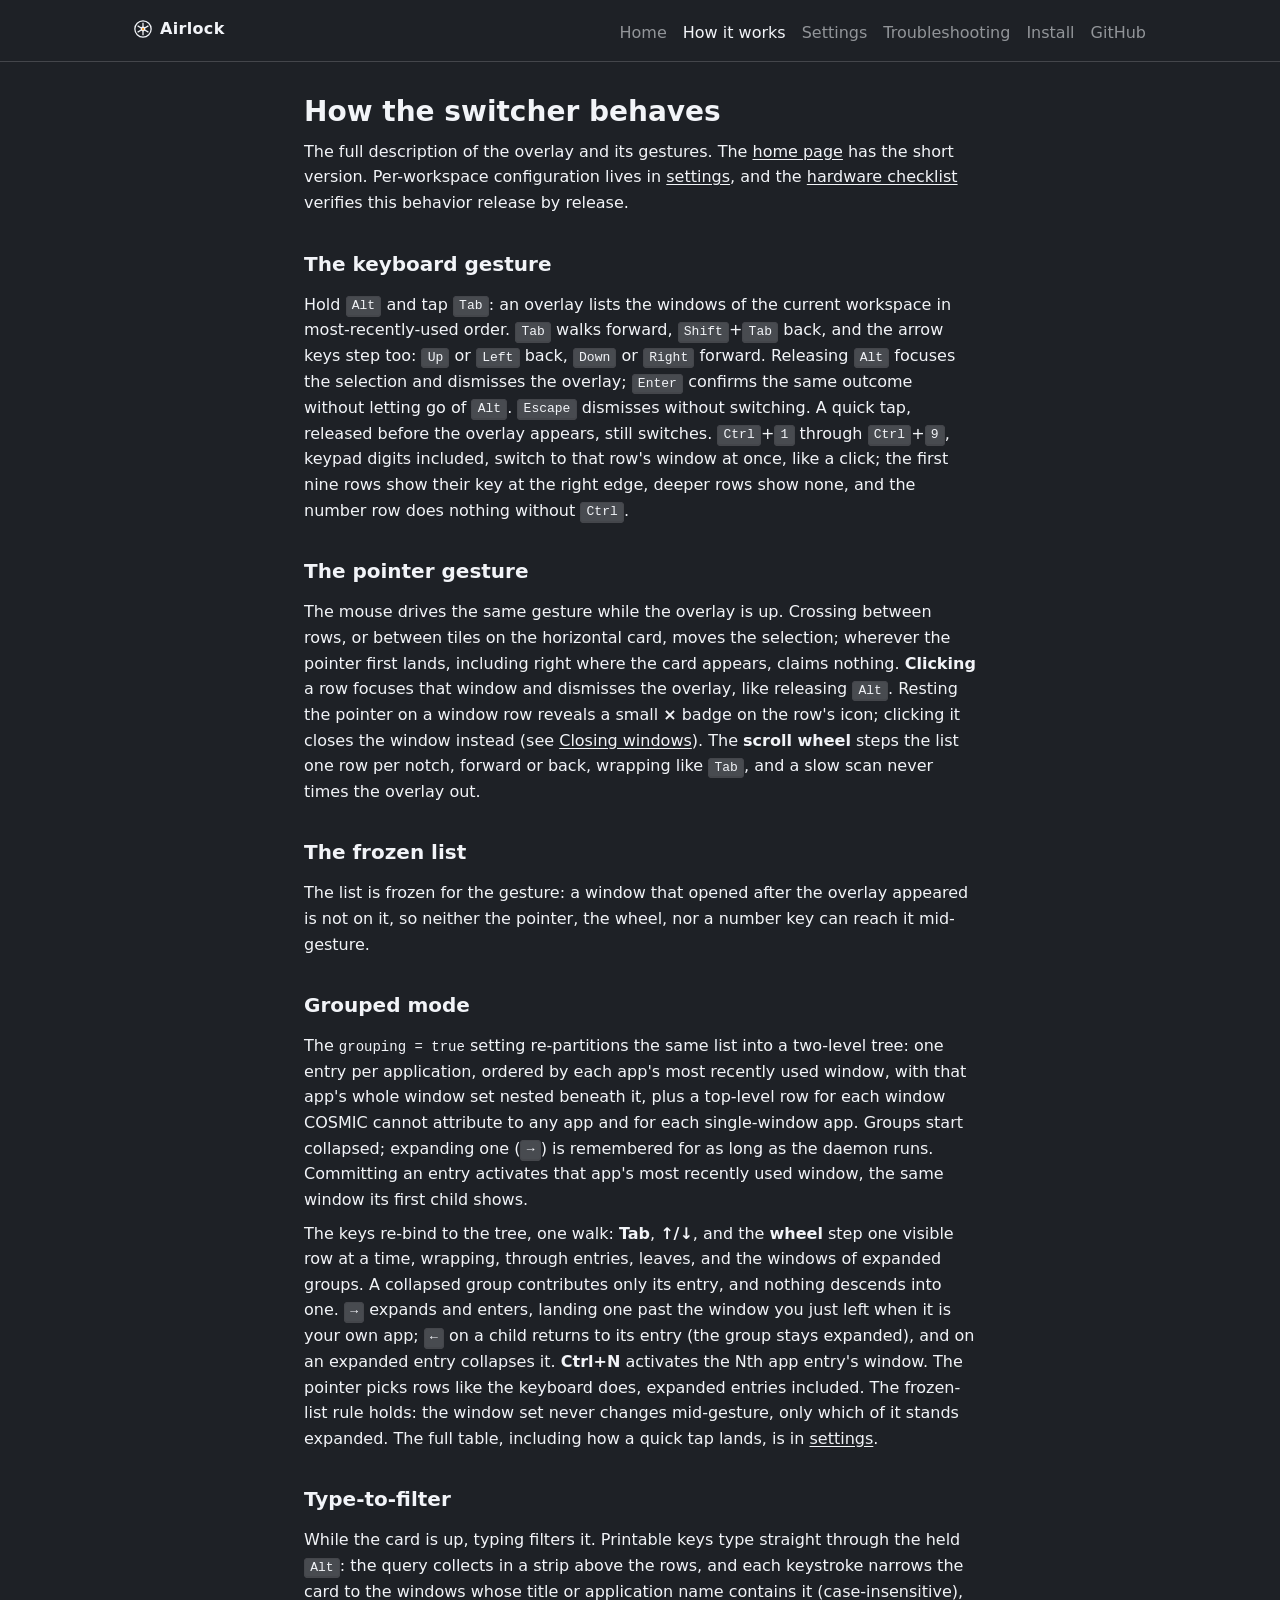
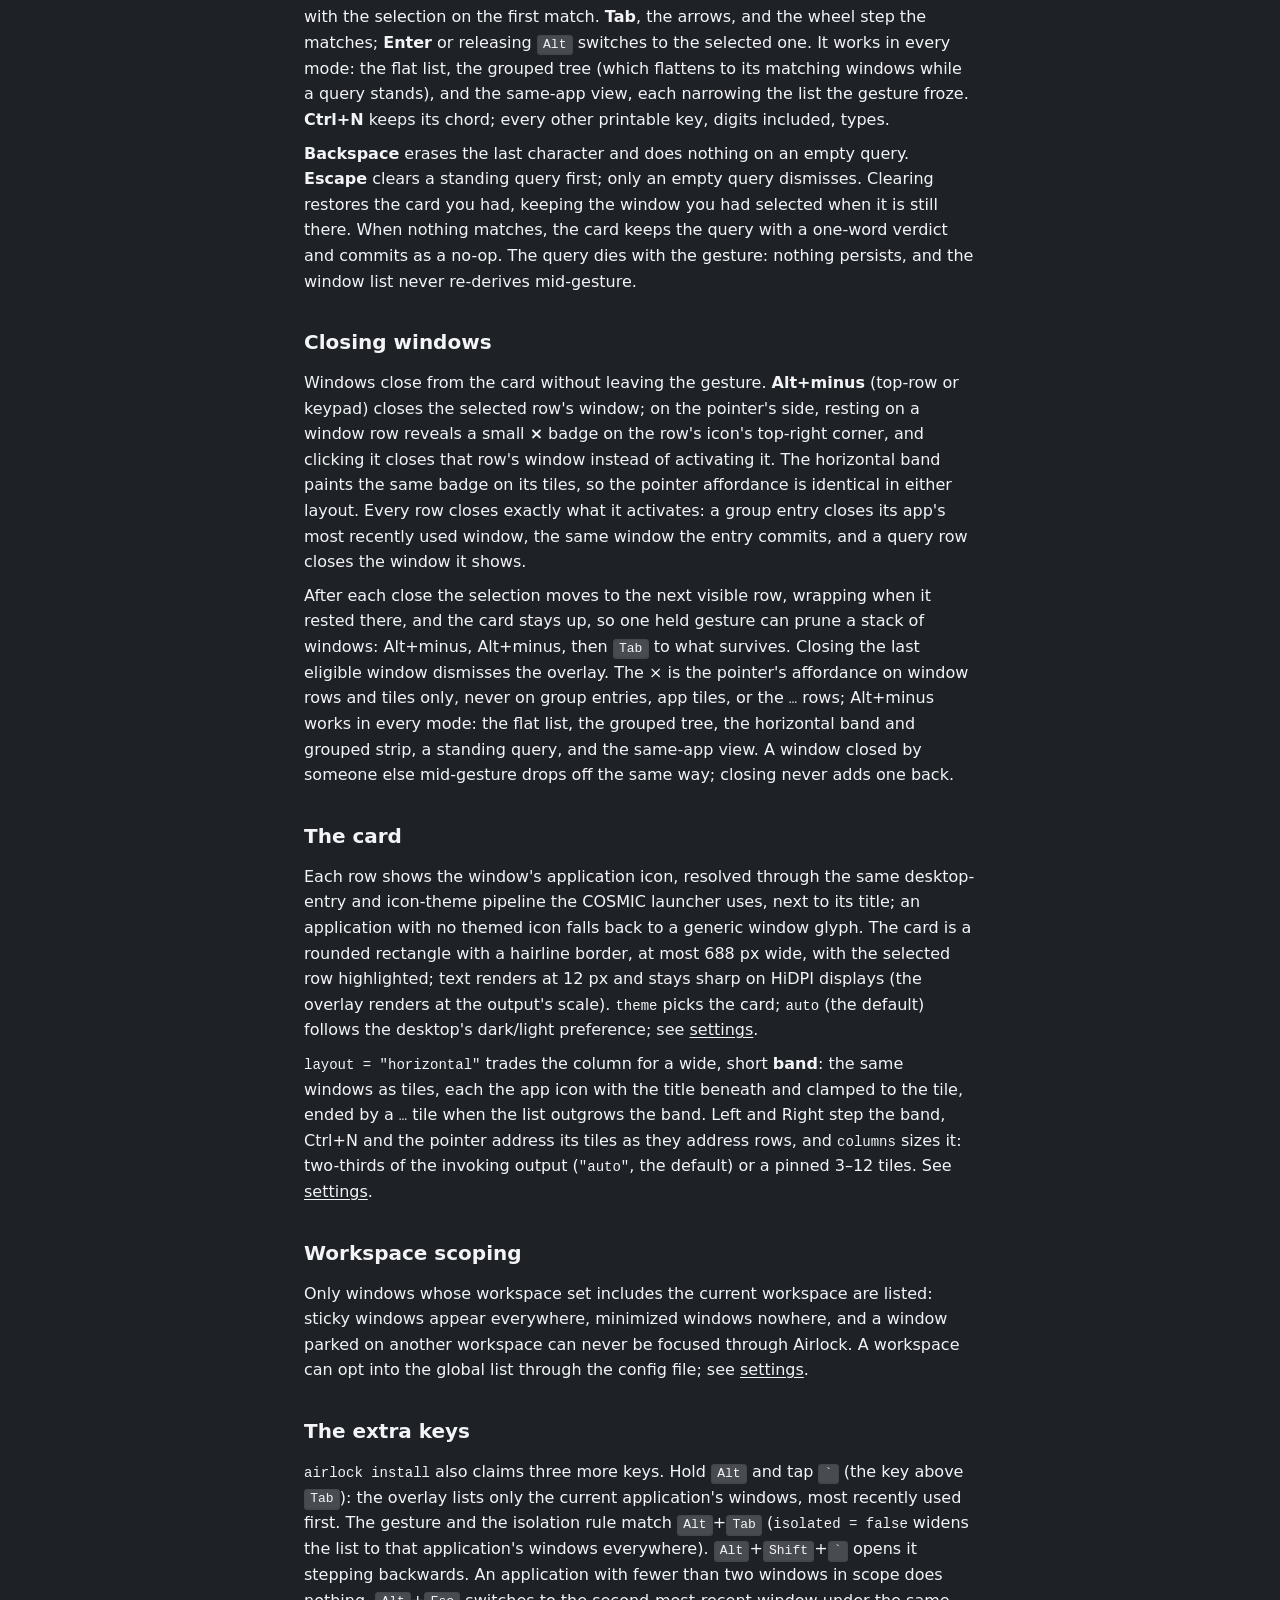
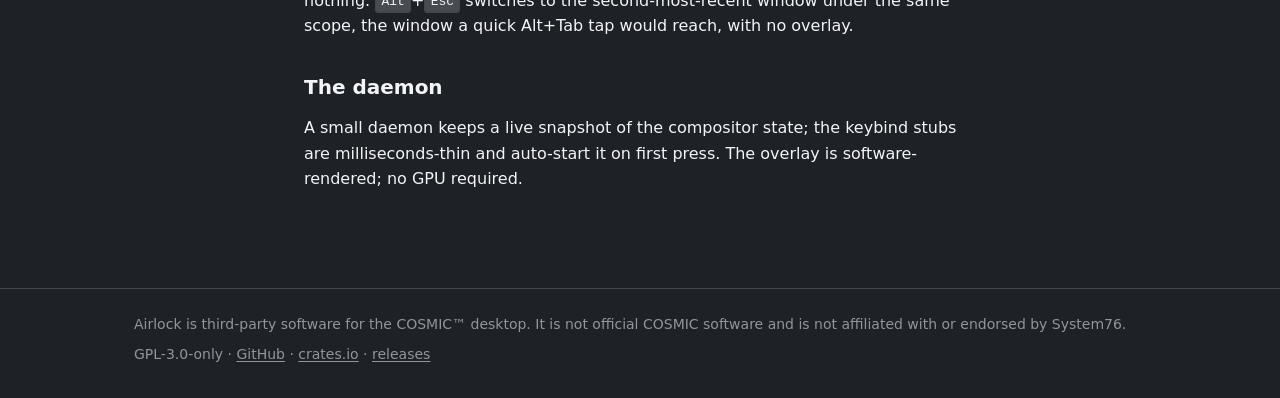
==== site/how-it-works.html @ 46aeddb6 "feat: the marks quieted — bare digits, pips below the name, the caret inline, the × on the icon The " ====
<!DOCTYPE html>
<html lang="en">
<head>
<meta charset="utf-8">
<meta name="viewport" content="width=device-width, initial-scale=1">
<meta name="theme-color" content="#1E2126">
<title>How the switcher behaves · Airlock</title>
<meta name="description" content="The full-fidelity description of Airlock's overlay and its gestures: the keyboard gesture, the pointer gesture, the frozen list, the card, workspace scoping, the extra keys, and the daemon.">
<link rel="icon" href="assets/favicon.svg" type="image/svg+xml">
<link rel="stylesheet" href="assets/style.css">
</head>
<body>
<header>
  <div class="wrap">
    <a class="brand" href="index.html"><img src="assets/favicon.svg" width="18" height="18" alt="">Airlock</a>
    <nav>
      <a href="index.html">Home</a>
      <a href="how-it-works.html" aria-current="page">How it works</a>
      <a href="settings.html">Settings</a>
      <a href="troubleshooting.html">Troubleshooting</a>
      <a href="index.html#install">Install</a>
      <a href="https://github.com/l1br3-io/cosmic-ext-airlock">GitHub</a>
    </nav>
  </div>
</header>
<main>
  <div class="wrap">
    <h1>How the switcher behaves</h1>
    <p>The full description of the overlay and its gestures. The
    <a href="index.html">home page</a> has the short version. Per-workspace
    configuration lives in
    <a href="settings.html">settings</a>, and the
    <a href="https://github.com/l1br3-io/cosmic-ext-airlock/blob/main/docs/hardware-checklist.md">hardware
    checklist</a> verifies this behavior release by release.</p>

    <section id="the-keyboard-gesture">
      <h2>The keyboard gesture</h2>
      <p>Hold <kbd>Alt</kbd> and tap <kbd>Tab</kbd>: an overlay lists the
      windows of the current workspace in most-recently-used order.
      <kbd>Tab</kbd> walks forward, <kbd>Shift</kbd>+<kbd>Tab</kbd> back,
      and the arrow keys step too: <kbd>Up</kbd> or <kbd>Left</kbd>
      back, <kbd>Down</kbd> or <kbd>Right</kbd> forward. Releasing
      <kbd>Alt</kbd> focuses the selection and dismisses the overlay;
      <kbd>Enter</kbd> confirms the same outcome without letting go of
      <kbd>Alt</kbd>. <kbd>Escape</kbd> dismisses without switching. A quick
      tap, released before the overlay appears, still switches.
      <kbd>Ctrl</kbd>+<kbd>1</kbd> through <kbd>Ctrl</kbd>+<kbd>9</kbd>,
      keypad digits included, switch to that row's window at once, like a
      click; the first nine rows show their key at the right edge, deeper
      rows show none, and the number row does nothing without
      <kbd>Ctrl</kbd>.</p>
    </section>

    <section id="the-pointer-gesture">
      <h2>The pointer gesture</h2>
      <p>The mouse drives the same gesture while the overlay is up. Crossing
      between rows, or between tiles on the horizontal card, moves the
      selection; wherever the pointer first lands, including right where the
      card appears, claims nothing. <strong>Clicking</strong> a row focuses
      that window and dismisses the overlay, like releasing <kbd>Alt</kbd>.
      Resting the pointer on a window row reveals a small
      <strong>×</strong> badge on the row's icon; clicking it closes the
      window instead (see <a href="#closing-windows">Closing windows</a>). The
      <strong>scroll wheel</strong> steps the list one row per notch,
      forward or back, wrapping like <kbd>Tab</kbd>, and a slow scan never
      times the overlay out.</p>
    </section>

    <section id="the-frozen-list">
      <h2>The frozen list</h2>
      <p>The list is frozen for the gesture: a window that opened after the
      overlay appeared is not on it, so neither the pointer, the wheel, nor a
      number key can reach it mid-gesture.</p>
    </section>

    <section id="grouped-mode">
      <h2>Grouped mode</h2>
      <p>The <code>grouping = true</code> setting re-partitions the same
      list into a two-level tree: one entry per application, ordered by
      each app's most recently used window, with that app's whole window
      set nested beneath it, plus a top-level row for each window COSMIC
      cannot attribute to any app and for each single-window app. Groups
      start collapsed; expanding one (<kbd>→</kbd>) is remembered for as
      long as the daemon runs. Committing an entry activates that app's
      most recently used window, the same window its first child
      shows.</p>
      <p>The keys re-bind to the tree, one walk: <strong>Tab</strong>,
      <strong>↑/↓</strong>, and the <strong>wheel</strong> step one visible
      row at a time, wrapping, through entries, leaves, and the windows of
      expanded groups. A collapsed group contributes only its entry, and
      nothing descends into one. <strong><kbd>→</kbd></strong> expands and
      enters, landing one past the window you just left when it is your own
      app; <strong><kbd>←</kbd></strong> on a child returns to its entry
      (the group stays expanded), and on an expanded entry collapses it.
      <strong>Ctrl+N</strong> activates the Nth app entry's window. The
      pointer picks rows like the keyboard does, expanded entries
      included. The frozen-list rule holds: the window set never changes
      mid-gesture, only which of it stands expanded. The full table,
      including how a quick tap lands, is in
      <a href="settings.html#grouping">settings</a>.</p>
    </section>
    <section id="type-to-filter">
      <h2>Type-to-filter</h2>
      <p>While the card is up, typing filters it. Printable keys type
      straight through the held <kbd>Alt</kbd>: the query collects in a
      strip above the rows, and each keystroke narrows the card to the
      windows whose title or application name contains it
      (case-insensitive), with the selection on the first match.
      <strong>Tab</strong>, the arrows, and the wheel step the matches;
      <strong>Enter</strong> or releasing <kbd>Alt</kbd> switches to the
      selected one. It works in every mode: the flat list, the grouped
      tree (which flattens to its matching windows while a query
      stands), and the same-app view, each narrowing the list the
      gesture froze. <strong>Ctrl+N</strong> keeps its chord; every other
      printable key, digits included, types.</p>
      <p><strong>Backspace</strong> erases the last character and does
      nothing on an empty query. <strong>Escape</strong> clears a standing
      query first; only an empty query dismisses. Clearing restores the
      card you had, keeping the window you had selected when it is still
      there. When nothing matches, the card keeps the query with a one-word
      verdict and commits as a no-op. The query dies with the gesture:
      nothing persists, and the window list never re-derives mid-gesture.</p>
    </section>
    <section id="closing-windows">
      <h2>Closing windows</h2>
      <p>Windows close from the card without leaving the gesture.
      <strong>Alt+minus</strong> (top-row or keypad) closes the selected
      row's window; on the pointer's side, resting on a window row reveals
      a small <strong>×</strong> badge on the row's icon's top-right
      corner, and clicking it closes that row's window instead of
      activating it. The horizontal band paints the same badge on its
      tiles, so the pointer affordance is identical in either layout.
      Every row closes exactly what it activates: a group entry closes its
      app's most recently used window, the same window the entry commits,
      and a query row closes the window it shows.</p>
      <p>After each close the selection moves to the next visible row,
      wrapping when it rested there, and the card stays up, so one held
      gesture can prune a stack of windows: Alt+minus, Alt+minus, then
      <kbd>Tab</kbd> to what survives. Closing the last eligible window
      dismisses the overlay. The × is the pointer's affordance on window
      rows and tiles only, never on group entries, app tiles, or the
      <code>…</code> rows; Alt+minus works in every mode: the flat list, the
      grouped tree, the horizontal band and grouped strip, a standing
      query, and the same-app view. A window
      closed by someone else mid-gesture drops off the same way; closing
      never adds one back.</p>
    </section>
    <section id="the-card">
      <h2>The card</h2>
      <p>Each row shows the window's application icon, resolved through the
      same desktop-entry and icon-theme pipeline the COSMIC launcher uses,
      next to its title; an application with no themed icon falls back to a
      generic window glyph. The card is a rounded rectangle with a hairline
      border, at most 688 px wide, with the selected row highlighted; text
      renders at 12 px and stays sharp on HiDPI displays (the overlay renders
      at the output's scale). <code>theme</code> picks the card;
      <code>auto</code> (the default) follows the desktop's dark/light
      preference; see
      <a href="settings.html#theme">settings</a>.</p>
      <p><code>layout = "horizontal"</code> trades the column for a wide,
      short <strong>band</strong>: the same windows as tiles, each the app
      icon with the title beneath and clamped to the tile, ended by a
      <code>…</code> tile when the list outgrows the band. Left and Right
      step the band, Ctrl+N and the pointer address its tiles as they
      address rows, and <code>columns</code> sizes it: two-thirds of the
      invoking output (<code>"auto"</code>, the default) or a pinned 3–12
      tiles. See <a href="settings.html#layout">settings</a>.</p>
    </section>

    <section id="workspace-scoping">
      <h2>Workspace scoping</h2>
      <p>Only windows whose workspace set includes the current workspace are
      listed: sticky windows appear everywhere, minimized windows nowhere, and
      a window parked on another workspace can never be focused through
      Airlock. A workspace can opt into the global list through the config
      file; see <a href="settings.html">settings</a>.</p>
    </section>

    <section id="the-extra-keys">
      <h2>The extra keys</h2>
      <p><code>airlock install</code> also claims three more keys. Hold
      <kbd>Alt</kbd> and tap <kbd>`</kbd> (the key above <kbd>Tab</kbd>):
      the overlay lists only the current application's windows, most recently
      used first. The gesture and the isolation rule match <kbd>Alt</kbd>+<kbd>Tab</kbd>
      (<code>isolated = false</code> widens the list to that application's
      windows everywhere).
      <kbd>Alt</kbd>+<kbd>Shift</kbd>+<kbd>`</kbd> opens it stepping
      backwards. An application with fewer than two windows in scope does
      nothing. <kbd>Alt</kbd>+<kbd>Esc</kbd> switches to the second-most-recent
      window under the same scope, the window a quick Alt+Tab tap would
      reach, with no overlay.</p>
    </section>

    <section id="the-daemon">
      <h2>The daemon</h2>
      <p>A small daemon keeps a live snapshot of the compositor state; the
      keybind stubs are milliseconds-thin and auto-start it on first press.
      The overlay is software-rendered; no GPU required.</p>
    </section>
  </div>
</main>
<footer>
  <div class="wrap">
    <p>Airlock is third-party software for the COSMIC™ desktop. It is not
    official COSMIC software and is not affiliated with or endorsed by
    System76.</p>
    <p>GPL-3.0-only ·
    <a href="https://github.com/l1br3-io/cosmic-ext-airlock">GitHub</a> ·
    <a href="https://crates.io/crates/cosmic-ext-airlock">crates.io</a> ·
    <a href="https://github.com/l1br3-io/cosmic-ext-airlock/releases">releases</a></p>
  </div>
</footer>
</body>
</html>
---- site/assets/style.css ----
/* Airlock site — one stylesheet, dark theme default.

   The tokens come from the product, never from a palette invented for
   the site: background and text are the overlay card's own colors,
   copied from src/ui.rs (Palette::dark); selected-bg, border, and muted
   are the card's derived blends — the text at 20% / 18% / 55% over the
   card, computed by the same integer math as the renderer's blend_over.
   The one addition is --hub, the app icon's amber, spent only on
   "current workspace". Spacing steps the card's 4/8 grid; hairline
   borders are the only separation, exactly as on the overlay; the
   selection band is the one fill (it hovers links the way it highlights
   rows).

   The landing page borrows the card's own grammar for its first screen:
   one 12 px frame, one inner hairline between the claim and the render,
   and the same face the overlay paints — the desktop's interface font
   (system-ui here), never a downloaded family. */

:root {
  --background: #1E2126;   /* COLOR_BACKGROUND — the card, alpha dropped: a page, not a wallpaper */
  --text: #F2F4F8;         /* COLOR_TEXT */
  --selected-bg: #484B50;  /* COLOR_SELECTED_BG — text at 20% over the card */
  --border: #44464B;       /* COLOR_BORDER — text at 18% over the card */
  --muted: #929599;        /* the row-hint color — text at 55% over the card */
  --hub: #FA9218;          /* the app icon's hub — the page's one accent, only ever "you are here" */
  --radius: 12px;          /* RADIUS — the card's corner rounding */
  --mono: ui-monospace, "Cascadia Mono", Menlo, Consolas, "Liberation Mono", monospace;
  color-scheme: dark;      /* the site is the dark card; native controls follow */
}

* { box-sizing: border-box; }

/* The selection band is the one fill, here too: selected text highlights
   the way a selected row does. */

::selection { background: var(--selected-bg); }

:focus-visible {
  outline: 2px solid var(--muted);
  outline-offset: 2px;
}

body {
  margin: 0;
  background: var(--background);
  color: var(--text);
  font: 16px/1.6 system-ui, -apple-system, "Segoe UI", Roboto, "Helvetica Neue", Arial, sans-serif;
}

.wrap { max-width: 720px; margin: 0 auto; padding: 0 24px; }

/* The landing page runs wider: the hero is two cells, and the sections
   are a heading column beside their text. Subpages keep the one-column
   reading measure. */

.home .wrap { max-width: 1060px; }

/* The chrome runs the landing page's width everywhere, so the header
   and footer do not jump when you move between the landing page and a
   docs page. The docs pages' own main still holds 720. */

body > header .wrap,
body > footer .wrap { max-width: 1060px; }

/* Header and footer take the card's hairline treatment: the border is
   the only separation, no shadows, no fades. */

body > header { border-bottom: 1px solid var(--border); }

body > header .wrap {
  display: flex;
  flex-wrap: wrap;
  gap: 8px 24px;
  align-items: baseline;
  justify-content: space-between;
  padding: 16px 24px;
}

.brand {
  margin: 0;
  font-weight: 600;
  letter-spacing: 0.02em;
  display: flex;
  align-items: center;
  gap: 8px;
  color: var(--text);
  text-decoration: none;
}

.brand img { flex: none; }

body > header nav { display: flex; flex-wrap: wrap; gap: 4px 16px; }

main .wrap { padding-top: 32px; padding-bottom: 48px; }

body > footer { border-top: 1px solid var(--border); margin-top: 48px; }

body > footer .wrap { padding: 24px; color: var(--muted); font-size: 0.875rem; }

body > footer p { margin: 0 0 8px; }

/* Content links underline, the way the card's hints sit in a row; the
   nav is chrome, so it stays quiet until hovered — the selection band
   fills on hover exactly as it fills the selected row. */

a {
  color: inherit;
  text-decoration: underline;
  text-underline-offset: 2px;
}

a:hover { background: var(--selected-bg); }

body > header nav a {
  text-decoration: none;
  color: var(--muted);
}

body > header nav a:hover,
body > footer a:hover,
.muted a:hover { color: var(--text); }

body > header nav a[aria-current="page"] { color: var(--text); }

/* The landing page's first screen is the card, at page scale: one 12 px
   frame around the claim, the commands, and the real render, divided by
   one inner hairline. The command block keeps the selection band as the
   page's only fill. */

.hero {
  margin-top: 16px;
  border: 1px solid var(--border);
  border-radius: var(--radius);
  overflow: clip;
}

.hero-copy { padding: 32px 24px; }

.gesture { margin: 0; color: var(--muted); font-size: 1rem; }

.hero .gesture kbd { font-size: 1rem; padding: 0.16em 0.5em; }

.hero h1 {
  font-size: clamp(2rem, 3vw, 2.5rem);
  line-height: 1.1;
  letter-spacing: -0.02em;
  margin: 16px 0 12px;
  max-width: 20ch;
}

h1, h2 { text-wrap: balance; }

/* The lede sits at the reading measure; it is the agreed one-liner, so
   the line breaks do the emphasis, not a colored word. */

.lede { font-size: 1.0625rem; line-height: 1.65; max-width: 46ch; margin: 0; }

.quick-install { margin-top: 28px; }

.quick-install pre { margin: 0; }

.fine { margin: 12px 0 0; max-width: 52ch; color: var(--muted); font-size: 0.875rem; }

.hero-card {
  margin: 0;
  padding: 32px 24px;
  border-top: 1px solid var(--border);
  display: flex;
  flex-direction: column;
  align-items: center;
  justify-content: center;
  gap: 16px;
}

.hero-card img { width: 100%; max-width: 420px; height: auto; }

.hero-card figcaption {
  display: flex;
  align-items: flex-start;
  gap: 10px;
  max-width: 42ch;
  color: var(--muted);
  font-size: 0.875rem;
  line-height: 1.55;
}

/* The favicon's hub, at its one job: marking the workspace the card is
   showing. It is the only color on the page that is not a grey. */

.hub {
  flex: none;
  width: 8px;
  height: 8px;
  margin-top: 0.5em;
  border-radius: 50%;
  background: var(--hub);
}

@media (min-width: 900px) {
  .hero { display: grid; grid-template-columns: 1.1fr 0.9fr; }
  .hero-copy {
    padding: 48px 40px 48px 48px;
    border-right: 1px solid var(--border);
    display: flex;
    flex-direction: column;
    justify-content: center;
  }
  .hero-card { border-top: 0; padding: 40px 32px; }
}

/* The narrowest phones cannot fit the compound at 32 px; dropping one
   step lets "Workspace-isolated" break only at its hyphen, never
   mid-word. */

@media (max-width: 380px) {
  .hero-copy { padding: 24px 20px; }
  .hero h1 { font-size: 1.625rem; }
  /* The two commands are the point of the page; let the band run to the
     frame's edges and step the type down rather than clip a command. */
  .quick-install { margin-left: -20px; margin-right: -20px; }
  .quick-install pre {
    border-radius: 0;
    border-left: 0;
    border-right: 0;
    padding: 12px 14px;
  }
  .quick-install pre code { font-size: 0.75rem; }
}

/* Sections read as rows of the same card: a heading column beside the
   text, one hairline above each section. Prose holds a reading measure;
   the tables are allowed the full column. */

.row-section {
  margin-top: 56px;
  padding-top: 24px;
  border-top: 1px solid var(--border);
}

.row-section > h2 {
  font-size: 1.5rem;
  letter-spacing: -0.01em;
  margin: 0 0 16px;
}

.row-section > div { min-width: 0; }

.row-section > div > :first-child { margin-top: 0; }

.row-section p { max-width: 68ch; }

@media (min-width: 860px) {
  .row-section {
    display: grid;
    grid-template-columns: 190px minmax(0, 1fr);
    gap: 0 48px;
  }
  .row-section > h2 { margin: 0; }
}

/* A stack of terms and sentences — the Why and the extra features. The
   hairline between rows is the same separation the card uses, and the
   term is the row's title. */

.rows {
  margin-top: 20px;
  border-top: 1px solid var(--border);
}

.row { padding: 14px 0; }

.row + .row { border-top: 1px solid var(--border); }

.row h3 { margin: 0; font-size: 1rem; font-weight: 600; }

.row p { margin: 4px 0 0; }

/* Subpage titles take the hero's step down one: same face, no browser
   default margins. */

main h1 { font-size: 1.75rem; line-height: 1.3; margin: 0; }

section { margin-top: 32px; }

h2 { font-size: 1.25rem; margin: 0 0 12px; }

p, ul { margin: 8px 0 0; }

ul { padding-left: 24px; }

li { margin-top: 4px; }

/* Tables carry the hairline grid; headers sit in the row-hint color,
   the card's own secondary text. Figures use tabular numerals — the
   card's hint band aligns its digits, and so do the performance
   figures. A key table's first column holds one chord and never wraps
   mid-chip. */

table {
  border-collapse: collapse;
  width: 100%;
  margin: 12px 0 0;
  display: block;
  overflow-x: auto;
  scrollbar-color: var(--border) transparent;
  font-variant-numeric: tabular-nums;
}

th, td {
  border: 1px solid var(--border);
  padding: 8px 12px;
  text-align: left;
  vertical-align: top;
}

th { color: var(--muted); font-weight: 600; font-size: 0.875rem; }

table.keys td:first-child { white-space: nowrap; }

/* On a phone the key table stacks: the chord becomes the row's title,
   the action sits under it. Same two-line shape as an overlay row, and
   no column of two-word wraps. */

@media (max-width: 700px) {
  table.keys { display: block; overflow: visible; border: 0; margin-top: 16px; }
  table.keys thead { display: none; }
  table.keys tbody, table.keys tr, table.keys td { display: block; width: auto; }
  table.keys tr { border-top: 1px solid var(--border); padding: 10px 0; }
  table.keys tr:last-child { border-bottom: 1px solid var(--border); }
  table.keys td { border: 0; padding: 0; }
  table.keys td + td { margin-top: 2px; color: var(--muted); }
}

/* Code blocks are the selection band: the one fill the overlay spends. */

code { font-family: var(--mono); font-size: 0.875em; }

pre {
  background: var(--selected-bg);
  border: 1px solid var(--border);
  border-radius: var(--radius);
  padding: 12px 16px;
  overflow-x: auto;
  margin: 12px 0 0;
  scrollbar-color: var(--border) transparent;
}

pre code { font-size: 0.875rem; }

/* Keycaps: the row-hint keycaps — mono, the selection band behind, the
   hairline around, a deeper bottom edge for the cap's depth. */

kbd {
  font-family: var(--mono);
  font-size: 0.8125rem;
  color: var(--text);
  background: var(--selected-bg);
  border: 1px solid var(--border);
  border-bottom-width: 2px;
  border-radius: 4px;
  padding: 0.1em 0.4em;
  white-space: nowrap;
}

.muted { color: var(--muted); }
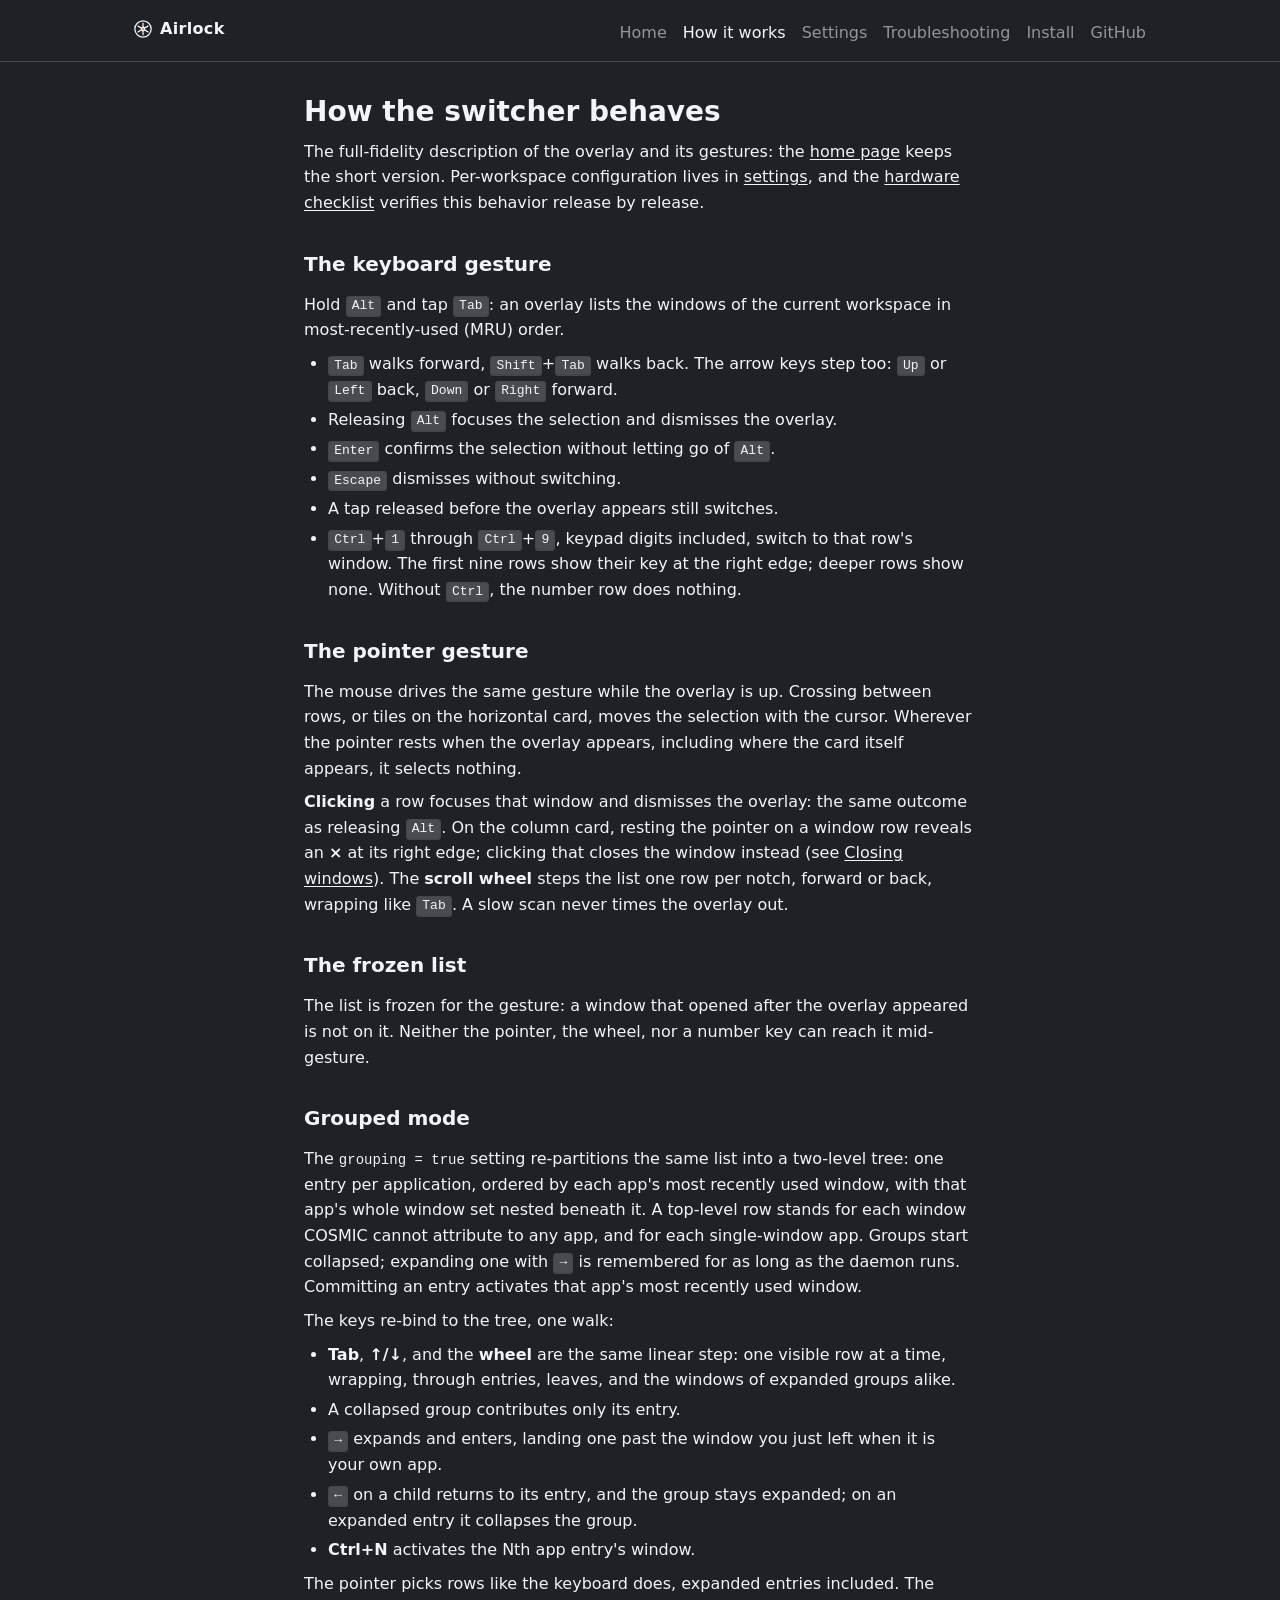
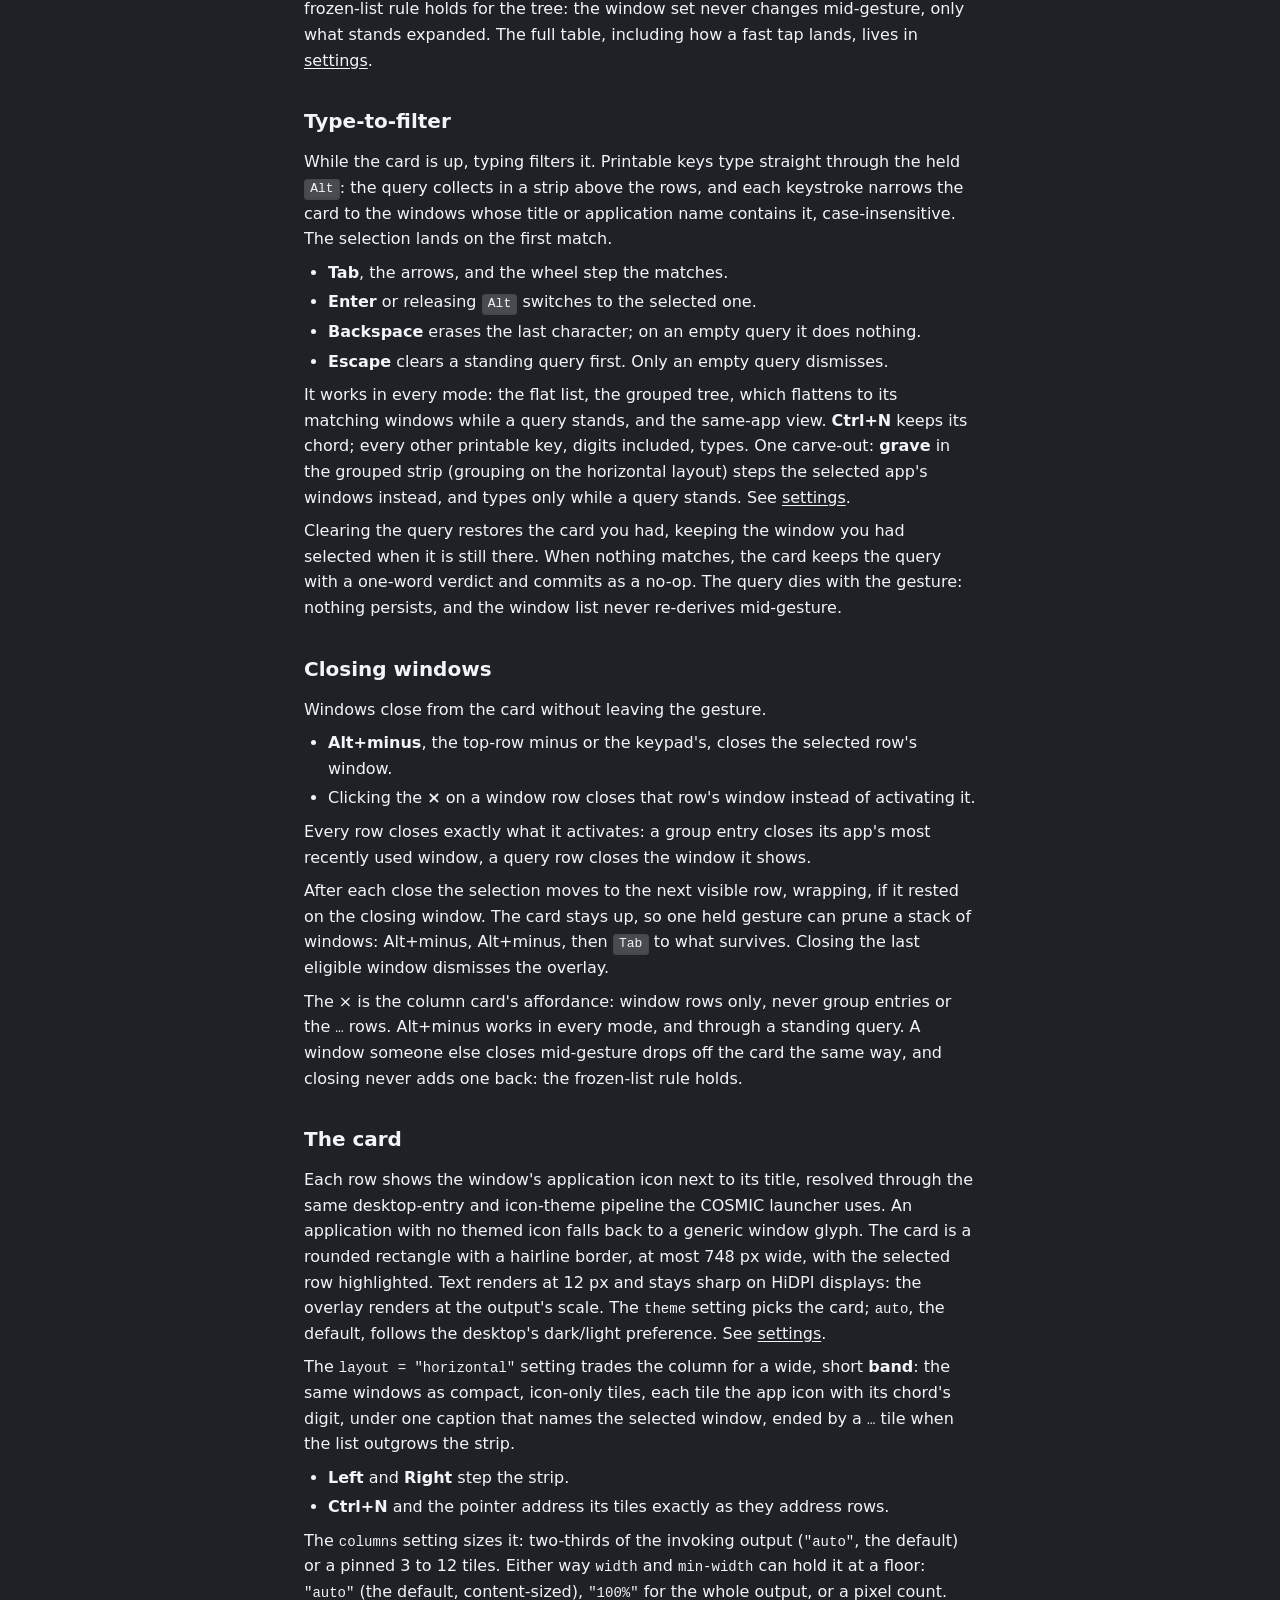
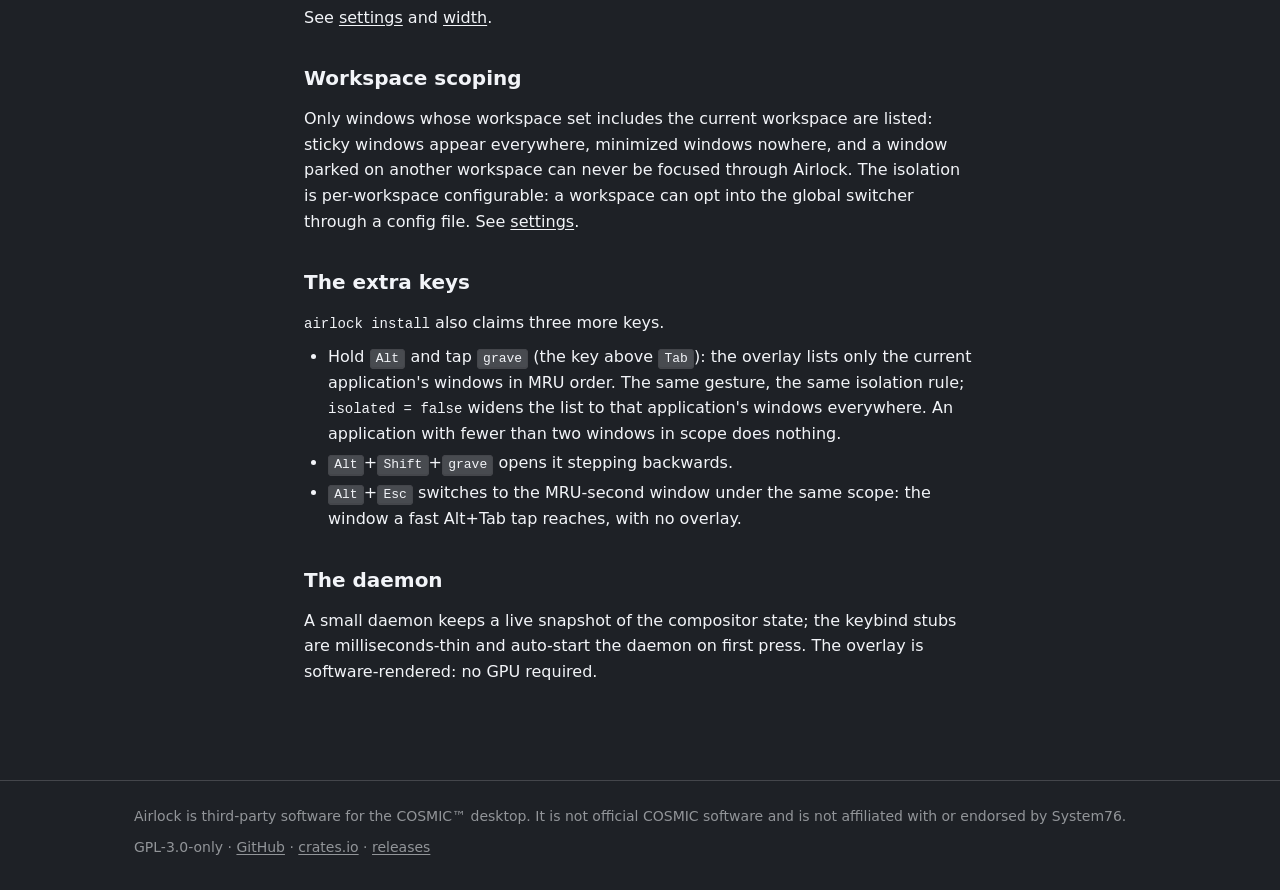
==== commit 1b93d230: "feat: the card takes width and min-width — auto, percentages, pixels CSS-adjacent sizing for the swi" ====
--- a/site/how-it-works.html
+++ b/site/how-it-works.html
@@ -4,7 +4,7 @@
 <meta charset="utf-8">
 <meta name="viewport" content="width=device-width, initial-scale=1">
 <meta name="theme-color" content="#1E2126">
-<title>How the switcher behaves · Airlock</title>
+<title>How the switcher behaves — Airlock</title>
 <meta name="description" content="The full-fidelity description of Airlock's overlay and its gestures: the keyboard gesture, the pointer gesture, the frozen list, the card, workspace scoping, the extra keys, and the daemon.">
 <link rel="icon" href="assets/favicon.svg" type="image/svg+xml">
 <link rel="stylesheet" href="assets/style.css">
@@ -26,8 +26,8 @@
 <main>
   <div class="wrap">
     <h1>How the switcher behaves</h1>
-    <p>The full description of the overlay and its gestures. The
-    <a href="index.html">home page</a> has the short version. Per-workspace
+    <p>The full-fidelity description of the overlay and its gestures: the
+    <a href="index.html">home page</a> keeps the short version. Per-workspace
     configuration lives in
     <a href="settings.html">settings</a>, and the
     <a href="https://github.com/l1br3-io/cosmic-ext-airlock/blob/main/docs/hardware-checklist.md">hardware
@@ -36,40 +36,44 @@
     <section id="the-keyboard-gesture">
       <h2>The keyboard gesture</h2>
       <p>Hold <kbd>Alt</kbd> and tap <kbd>Tab</kbd>: an overlay lists the
-      windows of the current workspace in most-recently-used order.
-      <kbd>Tab</kbd> walks forward, <kbd>Shift</kbd>+<kbd>Tab</kbd> back,
-      and the arrow keys step too: <kbd>Up</kbd> or <kbd>Left</kbd>
-      back, <kbd>Down</kbd> or <kbd>Right</kbd> forward. Releasing
-      <kbd>Alt</kbd> focuses the selection and dismisses the overlay;
-      <kbd>Enter</kbd> confirms the same outcome without letting go of
-      <kbd>Alt</kbd>. <kbd>Escape</kbd> dismisses without switching. A quick
-      tap, released before the overlay appears, still switches.
-      <kbd>Ctrl</kbd>+<kbd>1</kbd> through <kbd>Ctrl</kbd>+<kbd>9</kbd>,
-      keypad digits included, switch to that row's window at once, like a
-      click; the first nine rows show their key at the right edge, deeper
-      rows show none, and the number row does nothing without
-      <kbd>Ctrl</kbd>.</p>
+      windows of the current workspace in most-recently-used (MRU) order.</p>
+      <ul>
+        <li><kbd>Tab</kbd> walks forward, <kbd>Shift</kbd>+<kbd>Tab</kbd>
+        walks back. The arrow keys step too: <kbd>Up</kbd> or
+        <kbd>Left</kbd> back, <kbd>Down</kbd> or <kbd>Right</kbd> forward.</li>
+        <li>Releasing <kbd>Alt</kbd> focuses the selection and dismisses the
+        overlay.</li>
+        <li><kbd>Enter</kbd> confirms the selection without letting go of
+        <kbd>Alt</kbd>.</li>
+        <li><kbd>Escape</kbd> dismisses without switching.</li>
+        <li>A tap released before the overlay appears still switches.</li>
+        <li><kbd>Ctrl</kbd>+<kbd>1</kbd> through <kbd>Ctrl</kbd>+<kbd>9</kbd>,
+        keypad digits included, switch to that row's window. The first nine
+        rows show their key at the right edge; deeper rows show none.
+        Without <kbd>Ctrl</kbd>, the number row does nothing.</li>
+      </ul>
     </section>
 
     <section id="the-pointer-gesture">
       <h2>The pointer gesture</h2>
       <p>The mouse drives the same gesture while the overlay is up. Crossing
-      between rows, or between tiles on the horizontal card, moves the
-      selection; wherever the pointer first lands, including right where the
-      card appears, claims nothing. <strong>Clicking</strong> a row focuses
-      that window and dismisses the overlay, like releasing <kbd>Alt</kbd>.
-      Resting the pointer on a window row reveals a small
-      <strong>×</strong> badge on the row's icon; clicking it closes the
-      window instead (see <a href="#closing-windows">Closing windows</a>). The
+      between rows, or tiles on the horizontal card, moves the selection
+      with the cursor. Wherever the pointer rests when the overlay appears,
+      including where the card itself appears, it selects nothing.</p>
+      <p><strong>Clicking</strong> a row focuses that window and dismisses
+      the overlay: the same outcome as releasing <kbd>Alt</kbd>. On the
+      column card, resting the pointer on a window row reveals an
+      <strong>×</strong> at its right edge; clicking that closes the window
+      instead (see <a href="#closing-windows">Closing windows</a>). The
       <strong>scroll wheel</strong> steps the list one row per notch,
-      forward or back, wrapping like <kbd>Tab</kbd>, and a slow scan never
+      forward or back, wrapping like <kbd>Tab</kbd>. A slow scan never
       times the overlay out.</p>
     </section>
 
     <section id="the-frozen-list">
       <h2>The frozen list</h2>
       <p>The list is frozen for the gesture: a window that opened after the
-      overlay appeared is not on it, so neither the pointer, the wheel, nor a
+      overlay appeared is not on it. Neither the pointer, the wheel, nor a
       number key can reach it mid-gesture.</p>
     </section>
 
@@ -78,93 +82,118 @@
       <p>The <code>grouping = true</code> setting re-partitions the same
       list into a two-level tree: one entry per application, ordered by
       each app's most recently used window, with that app's whole window
-      set nested beneath it, plus a top-level row for each window COSMIC
-      cannot attribute to any app and for each single-window app. Groups
-      start collapsed; expanding one (<kbd>→</kbd>) is remembered for as
+      set nested beneath it. A top-level row stands for each window COSMIC
+      cannot attribute to any app, and for each single-window app. Groups
+      start collapsed; expanding one with <kbd>→</kbd> is remembered for as
       long as the daemon runs. Committing an entry activates that app's
-      most recently used window, the same window its first child
-      shows.</p>
-      <p>The keys re-bind to the tree, one walk: <strong>Tab</strong>,
-      <strong>↑/↓</strong>, and the <strong>wheel</strong> step one visible
-      row at a time, wrapping, through entries, leaves, and the windows of
-      expanded groups. A collapsed group contributes only its entry, and
-      nothing descends into one. <strong><kbd>→</kbd></strong> expands and
-      enters, landing one past the window you just left when it is your own
-      app; <strong><kbd>←</kbd></strong> on a child returns to its entry
-      (the group stays expanded), and on an expanded entry collapses it.
-      <strong>Ctrl+N</strong> activates the Nth app entry's window. The
-      pointer picks rows like the keyboard does, expanded entries
-      included. The frozen-list rule holds: the window set never changes
-      mid-gesture, only which of it stands expanded. The full table,
-      including how a quick tap lands, is in
+      most recently used window.</p>
+      <p>The keys re-bind to the tree, one walk:</p>
+      <ul>
+        <li><strong>Tab</strong>, <strong>↑/↓</strong>, and the
+        <strong>wheel</strong> are the same linear step: one visible row at
+        a time, wrapping, through entries, leaves, and the windows of
+        expanded groups alike.</li>
+        <li>A collapsed group contributes only its entry.</li>
+        <li><strong><kbd>→</kbd></strong> expands and enters, landing one
+        past the window you just left when it is your own app.</li>
+        <li><strong><kbd>←</kbd></strong> on a child returns to its entry,
+        and the group stays expanded; on an expanded entry it collapses the
+        group.</li>
+        <li><strong>Ctrl+N</strong> activates the Nth app entry's window.</li>
+      </ul>
+      <p>The pointer picks rows like the keyboard does, expanded entries
+      included. The frozen-list rule holds for the tree: the window set
+      never changes mid-gesture, only what stands expanded. The full
+      table, including how a fast tap lands, lives in
       <a href="settings.html#grouping">settings</a>.</p>
     </section>
+
     <section id="type-to-filter">
       <h2>Type-to-filter</h2>
       <p>While the card is up, typing filters it. Printable keys type
       straight through the held <kbd>Alt</kbd>: the query collects in a
       strip above the rows, and each keystroke narrows the card to the
-      windows whose title or application name contains it
-      (case-insensitive), with the selection on the first match.
-      <strong>Tab</strong>, the arrows, and the wheel step the matches;
-      <strong>Enter</strong> or releasing <kbd>Alt</kbd> switches to the
-      selected one. It works in every mode: the flat list, the grouped
-      tree (which flattens to its matching windows while a query
-      stands), and the same-app view, each narrowing the list the
-      gesture froze. <strong>Ctrl+N</strong> keeps its chord; every other
-      printable key, digits included, types.</p>
-      <p><strong>Backspace</strong> erases the last character and does
-      nothing on an empty query. <strong>Escape</strong> clears a standing
-      query first; only an empty query dismisses. Clearing restores the
-      card you had, keeping the window you had selected when it is still
-      there. When nothing matches, the card keeps the query with a one-word
-      verdict and commits as a no-op. The query dies with the gesture:
-      nothing persists, and the window list never re-derives mid-gesture.</p>
-    </section>
+      windows whose title or application name contains it,
+      case-insensitive. The selection lands on the first match.</p>
+      <ul>
+        <li><strong>Tab</strong>, the arrows, and the wheel step the
+        matches.</li>
+        <li><strong>Enter</strong> or releasing <kbd>Alt</kbd> switches to
+        the selected one.</li>
+        <li><strong>Backspace</strong> erases the last character; on an
+        empty query it does nothing.</li>
+        <li><strong>Escape</strong> clears a standing query first. Only an
+        empty query dismisses.</li>
+      </ul>
+      <p>It works in every mode: the flat list, the grouped tree, which
+      flattens to its matching windows while a query stands, and the
+      same-app view. <strong>Ctrl+N</strong> keeps its chord; every other
+      printable key, digits included, types. One carve-out:
+      <strong>grave</strong> in the grouped strip (grouping on the
+      horizontal layout) steps the selected app's windows instead, and
+      types only while a query stands. See
+      <a href="settings.html#grouping">settings</a>.</p>
+      <p>Clearing the query restores the card you had, keeping the window
+      you had selected when it is still there. When nothing matches, the
+      card keeps the query with a one-word verdict and commits as a no-op.
+      The query dies with the gesture: nothing persists, and the window
+      list never re-derives mid-gesture.</p>
+    </section>
+
     <section id="closing-windows">
       <h2>Closing windows</h2>
-      <p>Windows close from the card without leaving the gesture.
-      <strong>Alt+minus</strong> (top-row or keypad) closes the selected
-      row's window; on the pointer's side, resting on a window row reveals
-      a small <strong>×</strong> badge on the row's icon's top-right
-      corner, and clicking it closes that row's window instead of
-      activating it. The horizontal band paints the same badge on its
-      tiles, so the pointer affordance is identical in either layout.
-      Every row closes exactly what it activates: a group entry closes its
-      app's most recently used window, the same window the entry commits,
-      and a query row closes the window it shows.</p>
+      <p>Windows close from the card without leaving the gesture.</p>
+      <ul>
+        <li><strong>Alt+minus</strong>, the top-row minus or the keypad's,
+        closes the selected row's window.</li>
+        <li>Clicking the <strong>×</strong> on a window row closes that
+        row's window instead of activating it.</li>
+      </ul>
+      <p>Every row closes exactly what it activates: a group entry closes
+      its app's most recently used window, a query row closes the window
+      it shows.</p>
       <p>After each close the selection moves to the next visible row,
-      wrapping when it rested there, and the card stays up, so one held
-      gesture can prune a stack of windows: Alt+minus, Alt+minus, then
-      <kbd>Tab</kbd> to what survives. Closing the last eligible window
-      dismisses the overlay. The × is the pointer's affordance on window
-      rows and tiles only, never on group entries, app tiles, or the
-      <code>…</code> rows; Alt+minus works in every mode: the flat list, the
-      grouped tree, the horizontal band and grouped strip, a standing
-      query, and the same-app view. A window
-      closed by someone else mid-gesture drops off the same way; closing
-      never adds one back.</p>
-    </section>
+      wrapping, if it rested on the closing window. The card stays up, so
+      one held gesture can prune a stack of windows: Alt+minus, Alt+minus,
+      then <kbd>Tab</kbd> to what survives. Closing the last eligible
+      window dismisses the overlay.</p>
+      <p>The × is the column card's affordance: window rows only, never
+      group entries or the <code>…</code> rows. Alt+minus works in every
+      mode, and through a standing query. A window someone else closes
+      mid-gesture drops off the card the same way, and closing never adds
+      one back: the frozen-list rule holds.</p>
+    </section>
+
     <section id="the-card">
       <h2>The card</h2>
-      <p>Each row shows the window's application icon, resolved through the
-      same desktop-entry and icon-theme pipeline the COSMIC launcher uses,
-      next to its title; an application with no themed icon falls back to a
-      generic window glyph. The card is a rounded rectangle with a hairline
-      border, at most 688 px wide, with the selected row highlighted; text
-      renders at 12 px and stays sharp on HiDPI displays (the overlay renders
-      at the output's scale). <code>theme</code> picks the card;
-      <code>auto</code> (the default) follows the desktop's dark/light
-      preference; see
+      <p>Each row shows the window's application icon next to its title,
+      resolved through the same desktop-entry and icon-theme pipeline the
+      COSMIC launcher uses. An application with no themed icon falls back
+      to a generic window glyph. The card is a rounded rectangle with a
+      hairline border, at most 748 px wide, with the selected row
+      highlighted. Text renders at 12 px and stays sharp on HiDPI displays:
+      the overlay renders at the output's scale. The <code>theme</code>
+      setting picks the card; <code>auto</code>, the default, follows the
+      desktop's dark/light preference. See
       <a href="settings.html#theme">settings</a>.</p>
-      <p><code>layout = "horizontal"</code> trades the column for a wide,
-      short <strong>band</strong>: the same windows as tiles, each the app
-      icon with the title beneath and clamped to the tile, ended by a
-      <code>…</code> tile when the list outgrows the band. Left and Right
-      step the band, Ctrl+N and the pointer address its tiles as they
-      address rows, and <code>columns</code> sizes it: two-thirds of the
-      invoking output (<code>"auto"</code>, the default) or a pinned 3–12
-      tiles. See <a href="settings.html#layout">settings</a>.</p>
+      <p>The <code>layout = "horizontal"</code> setting trades the column
+      for a wide, short <strong>band</strong>: the same windows as compact,
+      icon-only tiles, each tile the app icon with its chord's digit, under
+      one caption that names the selected window, ended by a
+      <code>…</code> tile when the list outgrows the strip.</p>
+      <ul>
+        <li><strong>Left</strong> and <strong>Right</strong> step the
+        strip.</li>
+        <li><strong>Ctrl+N</strong> and the pointer address its tiles
+        exactly as they address rows.</li>
+      </ul>
+      <p>The <code>columns</code> setting sizes it: two-thirds of the
+      invoking output (<code>"auto"</code>, the default) or a pinned 3 to
+      12 tiles. Either way <code>width</code> and <code>min-width</code>
+      can hold it at a floor: <code>"auto"</code> (the default,
+      content-sized), <code>"100%"</code> for the whole output, or a pixel
+      count. See <a href="settings.html#layout">settings</a> and
+      <a href="settings.html#width">width</a>.</p>
     </section>
 
     <section id="workspace-scoping">
@@ -172,30 +201,34 @@
       <p>Only windows whose workspace set includes the current workspace are
       listed: sticky windows appear everywhere, minimized windows nowhere, and
       a window parked on another workspace can never be focused through
-      Airlock. A workspace can opt into the global list through the config
-      file; see <a href="settings.html">settings</a>.</p>
+      Airlock. The isolation is per-workspace configurable: a workspace can
+      opt into the global switcher through a config file. See
+      <a href="settings.html">settings</a>.</p>
     </section>
 
     <section id="the-extra-keys">
       <h2>The extra keys</h2>
-      <p><code>airlock install</code> also claims three more keys. Hold
-      <kbd>Alt</kbd> and tap <kbd>`</kbd> (the key above <kbd>Tab</kbd>):
-      the overlay lists only the current application's windows, most recently
-      used first. The gesture and the isolation rule match <kbd>Alt</kbd>+<kbd>Tab</kbd>
-      (<code>isolated = false</code> widens the list to that application's
-      windows everywhere).
-      <kbd>Alt</kbd>+<kbd>Shift</kbd>+<kbd>`</kbd> opens it stepping
-      backwards. An application with fewer than two windows in scope does
-      nothing. <kbd>Alt</kbd>+<kbd>Esc</kbd> switches to the second-most-recent
-      window under the same scope, the window a quick Alt+Tab tap would
-      reach, with no overlay.</p>
+      <p><code>airlock install</code> also claims three more keys.</p>
+      <ul>
+        <li>Hold <kbd>Alt</kbd> and tap <kbd>grave</kbd> (the key above
+        <kbd>Tab</kbd>): the overlay lists only the current application's
+        windows in MRU order. The same gesture, the same isolation rule;
+        <code>isolated = false</code> widens the list to that application's
+        windows everywhere. An application with fewer than two windows in
+        scope does nothing.</li>
+        <li><kbd>Alt</kbd>+<kbd>Shift</kbd>+<kbd>grave</kbd> opens it
+        stepping backwards.</li>
+        <li><kbd>Alt</kbd>+<kbd>Esc</kbd> switches to the MRU-second window
+        under the same scope: the window a fast Alt+Tab tap reaches, with
+        no overlay.</li>
+      </ul>
     </section>
 
     <section id="the-daemon">
       <h2>The daemon</h2>
       <p>A small daemon keeps a live snapshot of the compositor state; the
-      keybind stubs are milliseconds-thin and auto-start it on first press.
-      The overlay is software-rendered; no GPU required.</p>
+      keybind stubs are milliseconds-thin and auto-start the daemon on first
+      press. The overlay is software-rendered: no GPU required.</p>
     </section>
   </div>
 </main>
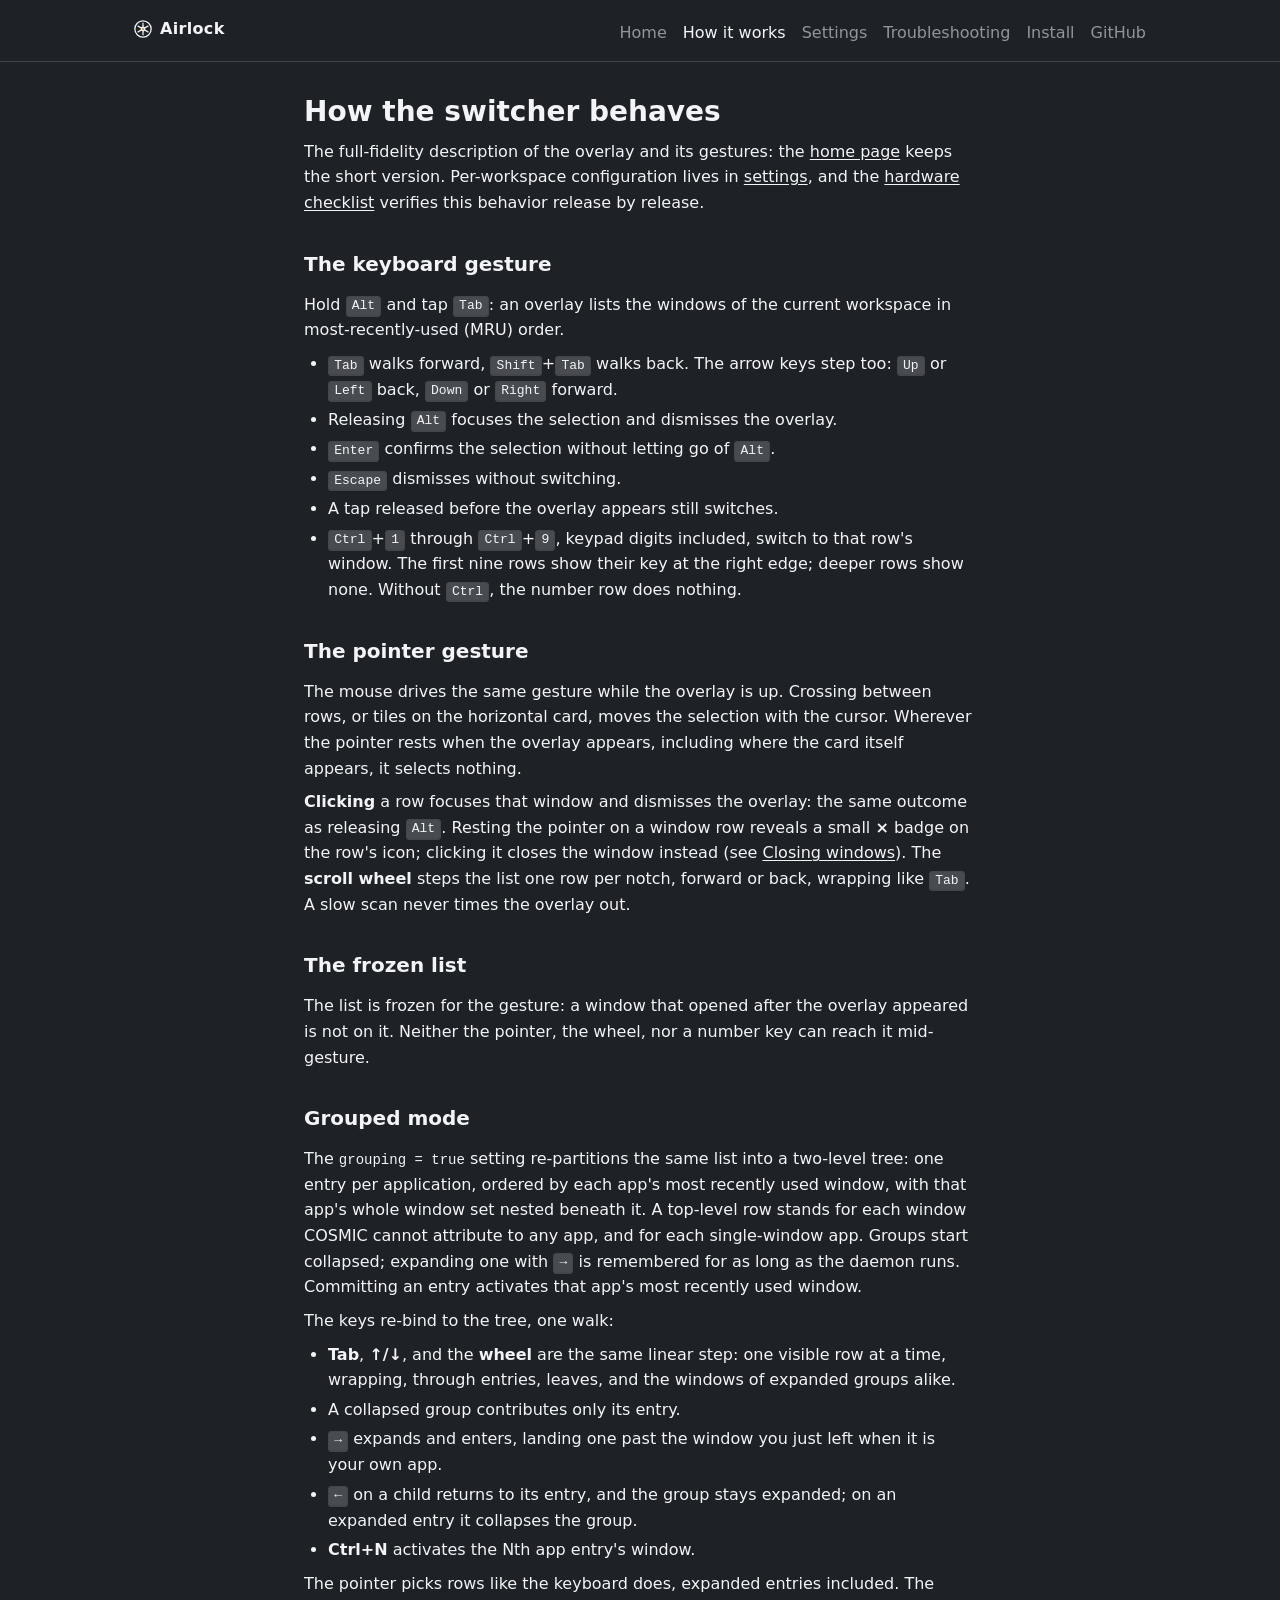
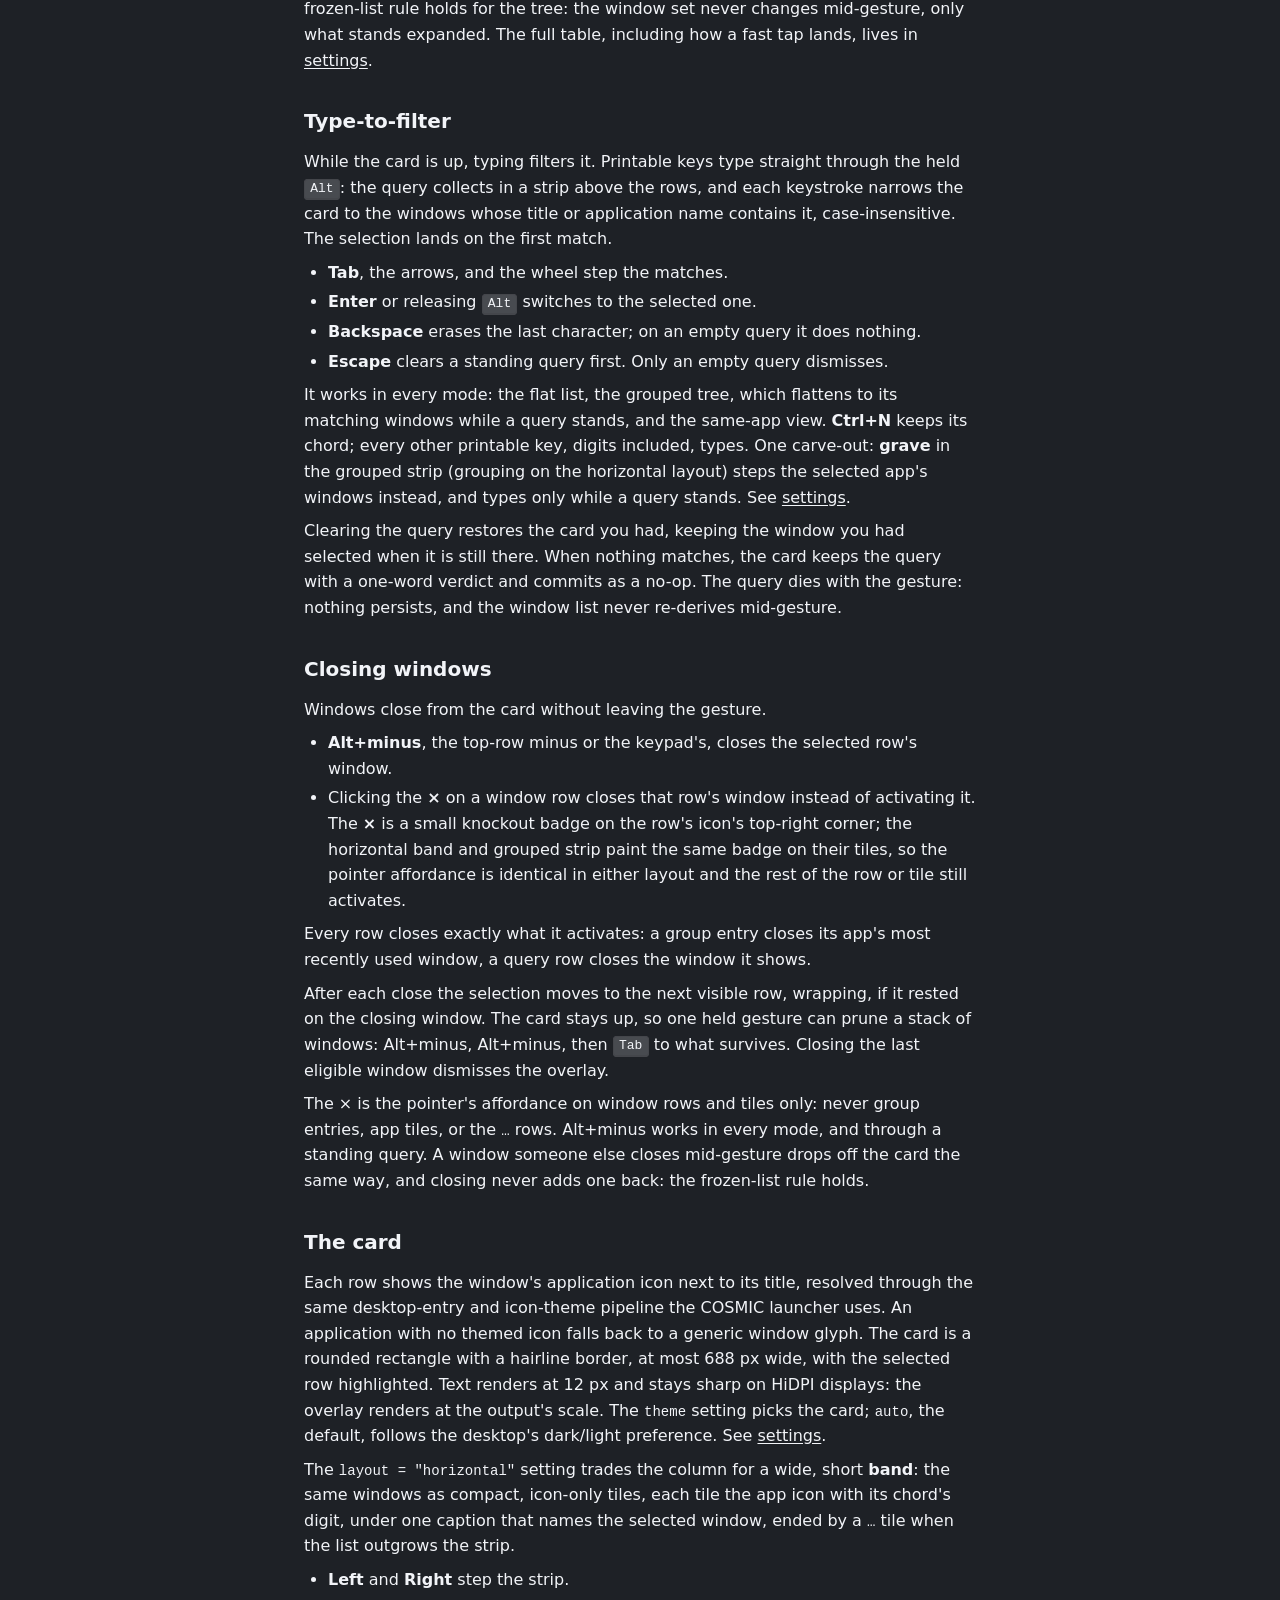
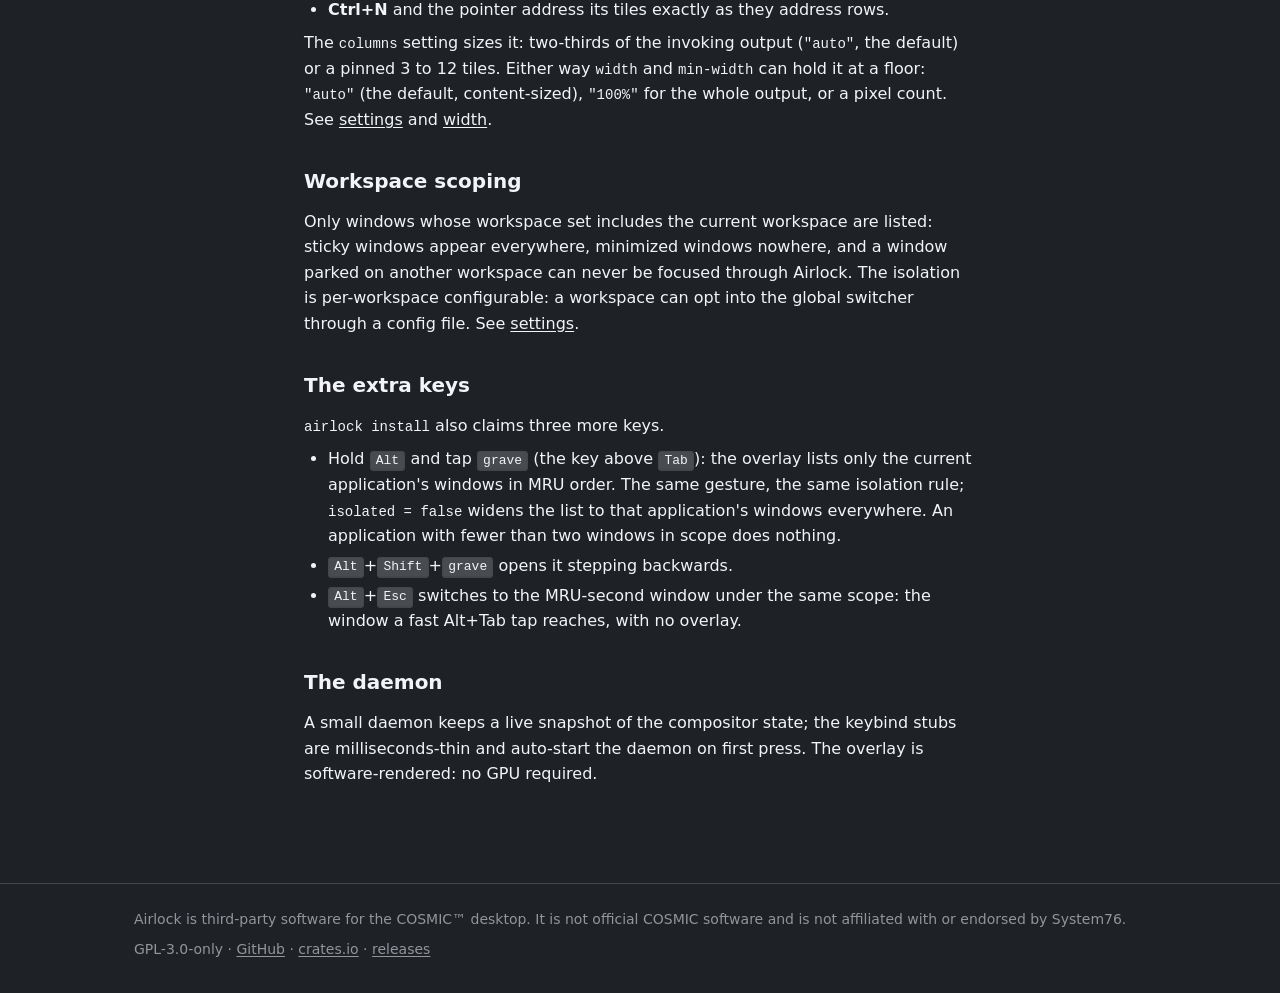
==== commit b8024534: "Merge branch 'cea2' Brings the width and min-width card floors, their settings and diagnostics, and " ====
--- a/site/how-it-works.html
+++ b/site/how-it-works.html
@@ -61,10 +61,10 @@
       with the cursor. Wherever the pointer rests when the overlay appears,
       including where the card itself appears, it selects nothing.</p>
       <p><strong>Clicking</strong> a row focuses that window and dismisses
-      the overlay: the same outcome as releasing <kbd>Alt</kbd>. On the
-      column card, resting the pointer on a window row reveals an
-      <strong>×</strong> at its right edge; clicking that closes the window
-      instead (see <a href="#closing-windows">Closing windows</a>). The
+      the overlay: the same outcome as releasing <kbd>Alt</kbd>. Resting
+      the pointer on a window row reveals a small <strong>×</strong> badge
+      on the row's icon; clicking it closes the window instead (see
+      <a href="#closing-windows">Closing windows</a>). The
       <strong>scroll wheel</strong> steps the list one row per notch,
       forward or back, wrapping like <kbd>Tab</kbd>. A slow scan never
       times the overlay out.</p>
@@ -147,7 +147,11 @@
         <li><strong>Alt+minus</strong>, the top-row minus or the keypad's,
         closes the selected row's window.</li>
         <li>Clicking the <strong>×</strong> on a window row closes that
-        row's window instead of activating it.</li>
+        row's window instead of activating it. The <strong>×</strong> is a
+        small knockout badge on the row's icon's top-right corner; the
+        horizontal band and grouped strip paint the same badge on their
+        tiles, so the pointer affordance is identical in either layout and
+        the rest of the row or tile still activates.</li>
       </ul>
       <p>Every row closes exactly what it activates: a group entry closes
       its app's most recently used window, a query row closes the window
@@ -157,11 +161,11 @@
       one held gesture can prune a stack of windows: Alt+minus, Alt+minus,
       then <kbd>Tab</kbd> to what survives. Closing the last eligible
       window dismisses the overlay.</p>
-      <p>The × is the column card's affordance: window rows only, never
-      group entries or the <code>…</code> rows. Alt+minus works in every
-      mode, and through a standing query. A window someone else closes
-      mid-gesture drops off the card the same way, and closing never adds
-      one back: the frozen-list rule holds.</p>
+      <p>The × is the pointer's affordance on window rows and tiles only:
+      never group entries, app tiles, or the <code>…</code> rows. Alt+minus
+      works in every mode, and through a standing query. A window someone
+      else closes mid-gesture drops off the card the same way, and closing
+      never adds one back: the frozen-list rule holds.</p>
     </section>
 
     <section id="the-card">
@@ -170,7 +174,7 @@
       resolved through the same desktop-entry and icon-theme pipeline the
       COSMIC launcher uses. An application with no themed icon falls back
       to a generic window glyph. The card is a rounded rectangle with a
-      hairline border, at most 748 px wide, with the selected row
+      hairline border, at most 688 px wide, with the selected row
       highlighted. Text renders at 12 px and stays sharp on HiDPI displays:
       the overlay renders at the output's scale. The <code>theme</code>
       setting picks the card; <code>auto</code>, the default, follows the
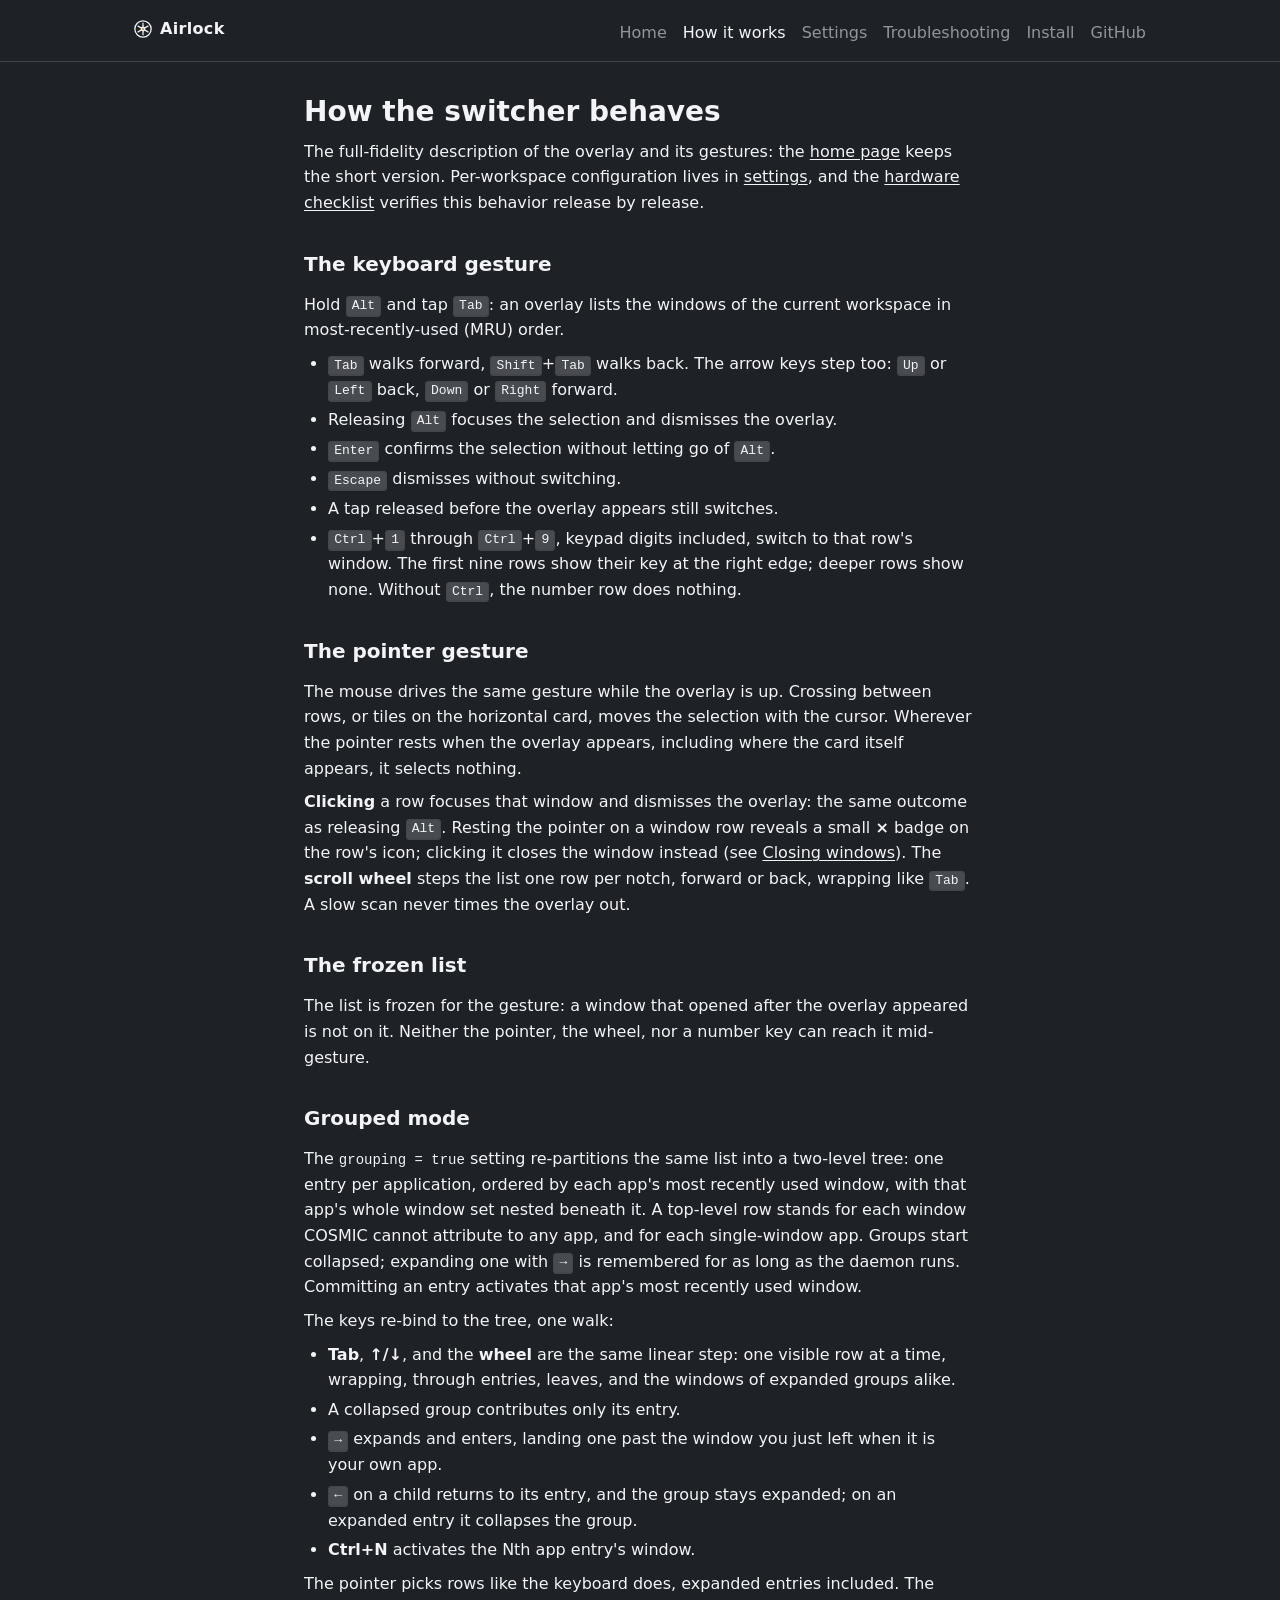
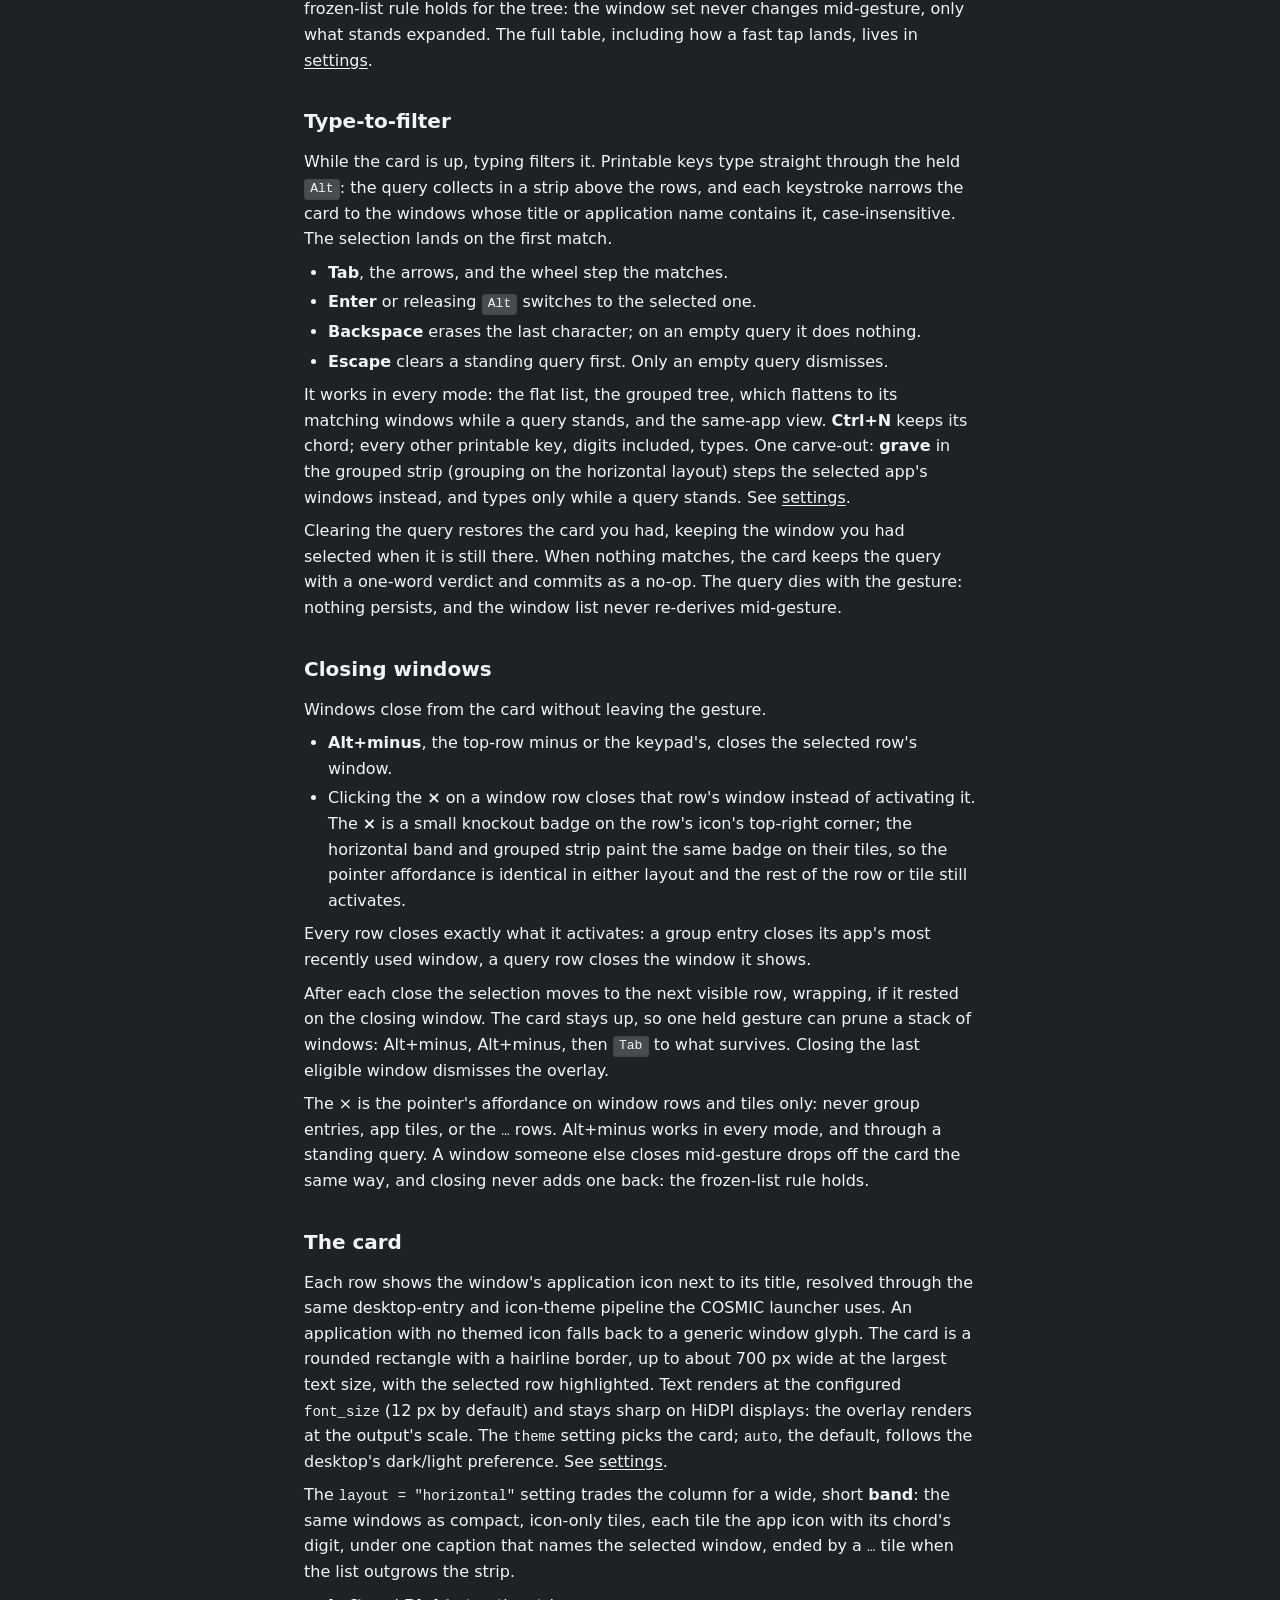
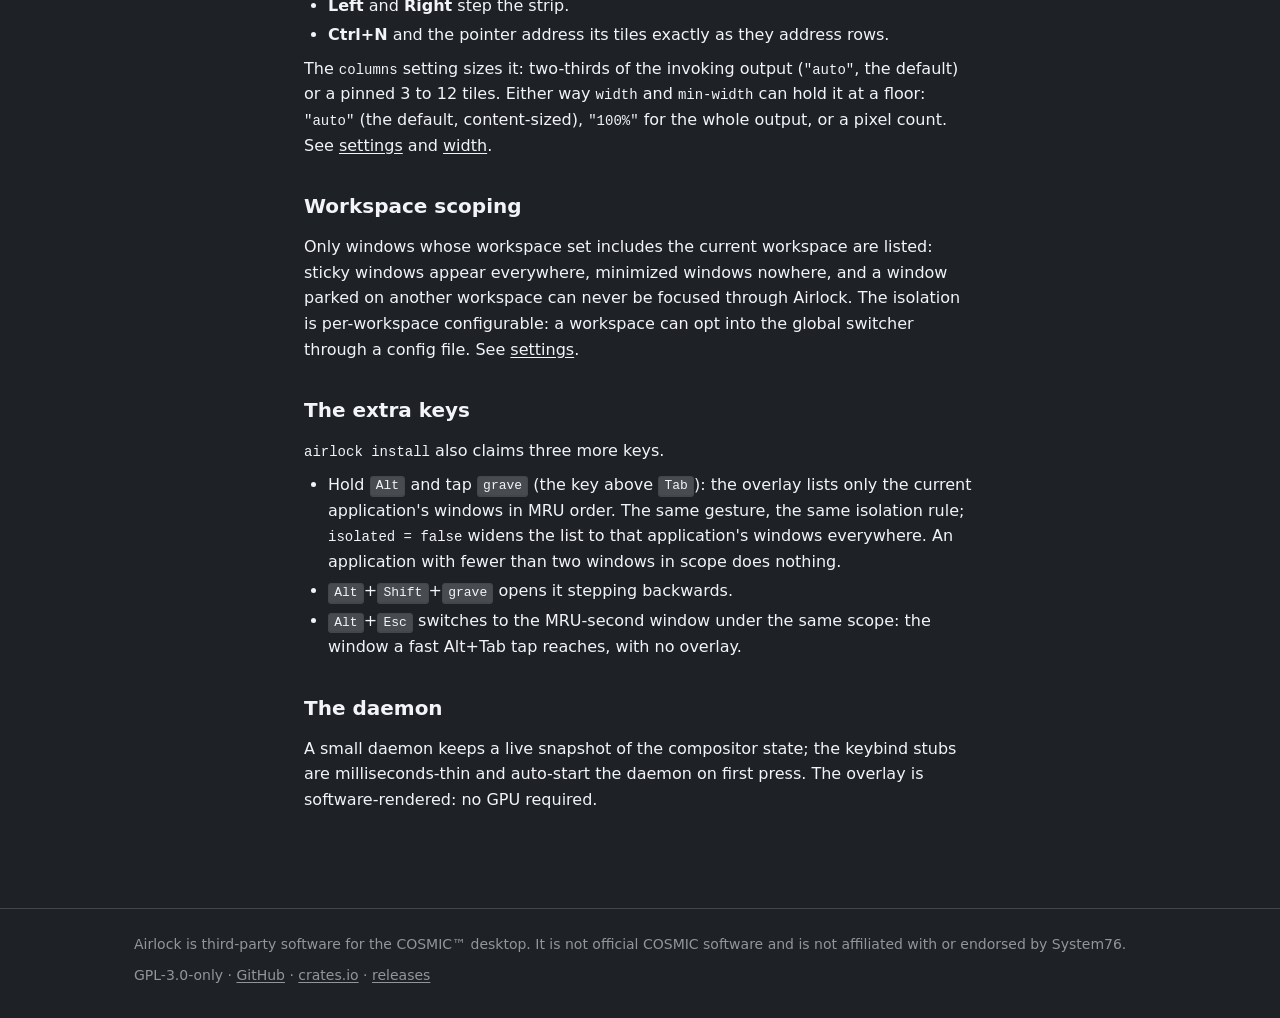
==== commit 8d8fad19: "feat: the card takes a text size — font_size, 8–24 px, default 12 The card's type control now has a " ====
--- a/site/how-it-works.html
+++ b/site/how-it-works.html
@@ -174,9 +174,11 @@
       resolved through the same desktop-entry and icon-theme pipeline the
       COSMIC launcher uses. An application with no themed icon falls back
       to a generic window glyph. The card is a rounded rectangle with a
-      hairline border, at most 688 px wide, with the selected row
-      highlighted. Text renders at 12 px and stays sharp on HiDPI displays:
-      the overlay renders at the output's scale. The <code>theme</code>
+      hairline border, up to about 700 px wide at the largest text size,
+      with the selected row highlighted. Text renders at the configured
+      <code>font_size</code> (12 px by default) and stays sharp on HiDPI
+      displays: the overlay renders at the output's scale. The
+      <code>theme</code>
       setting picks the card; <code>auto</code>, the default, follows the
       desktop's dark/light preference. See
       <a href="settings.html#theme">settings</a>.</p>
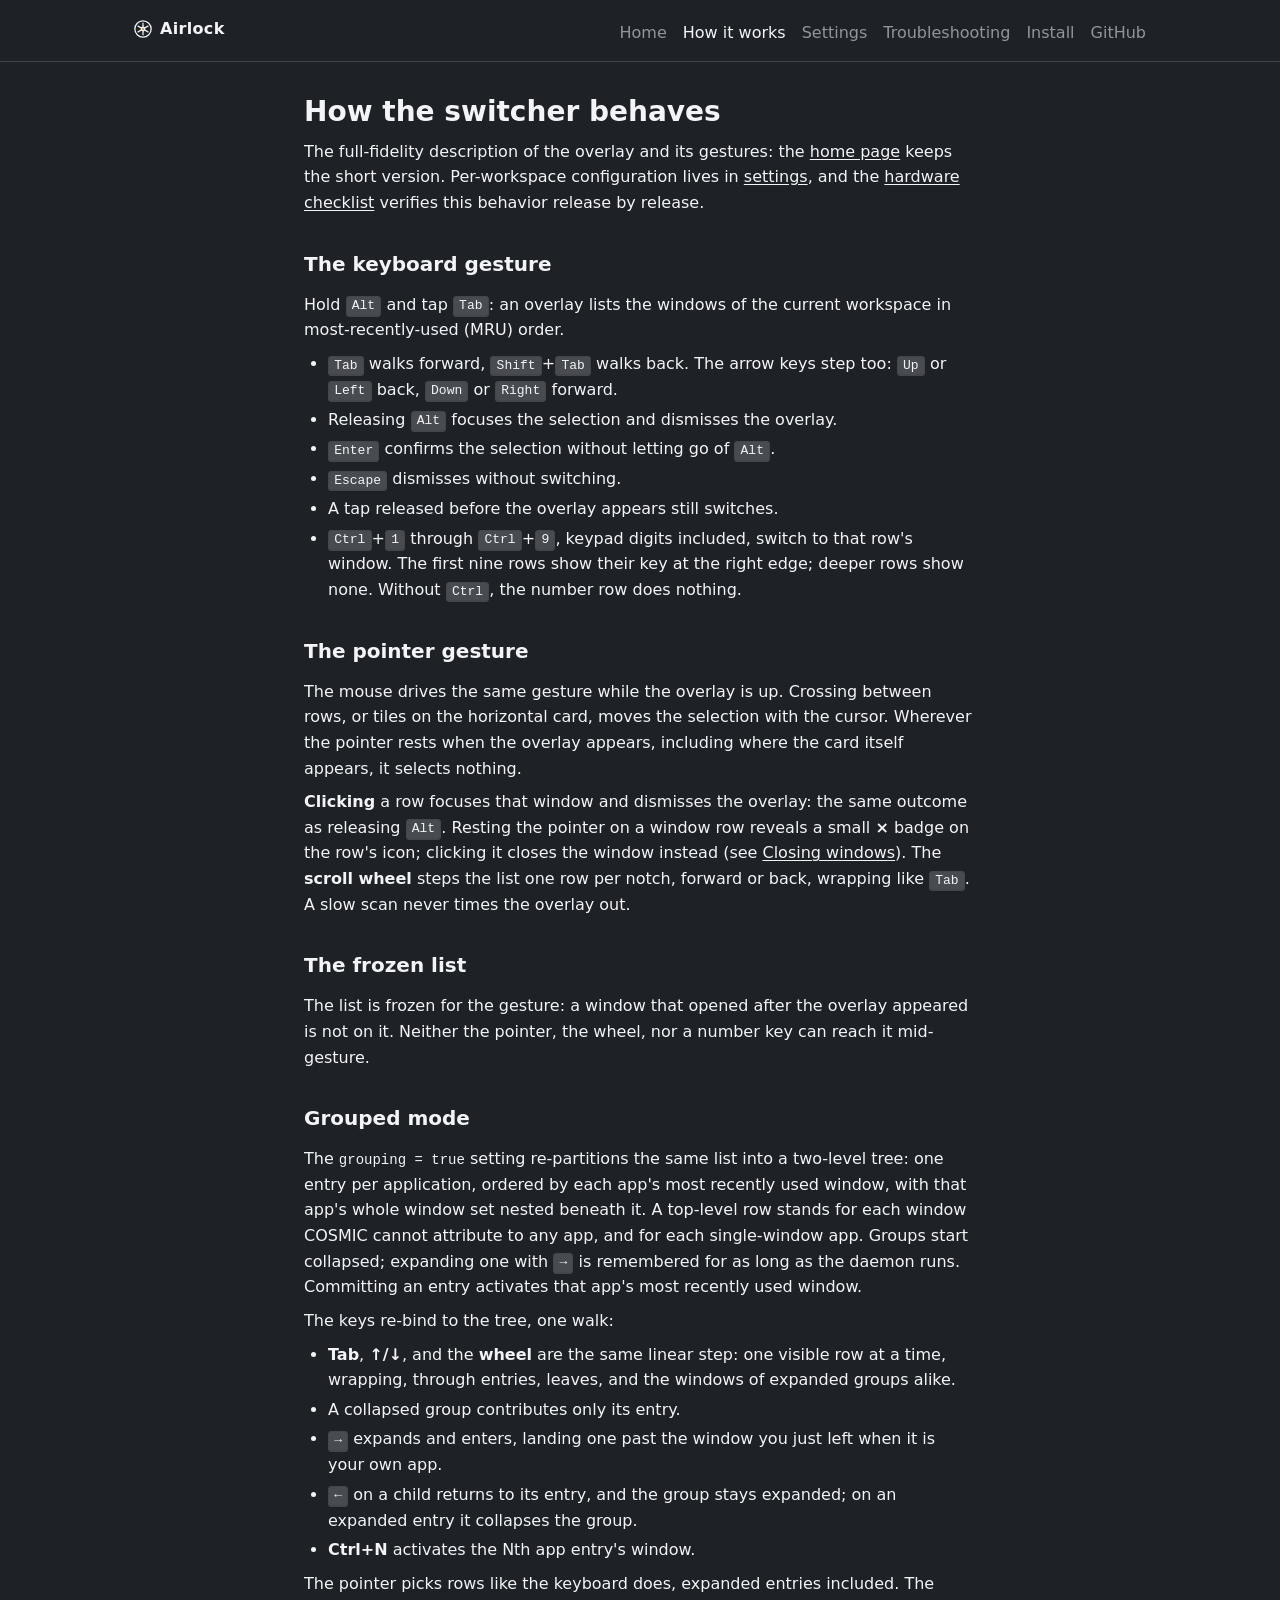
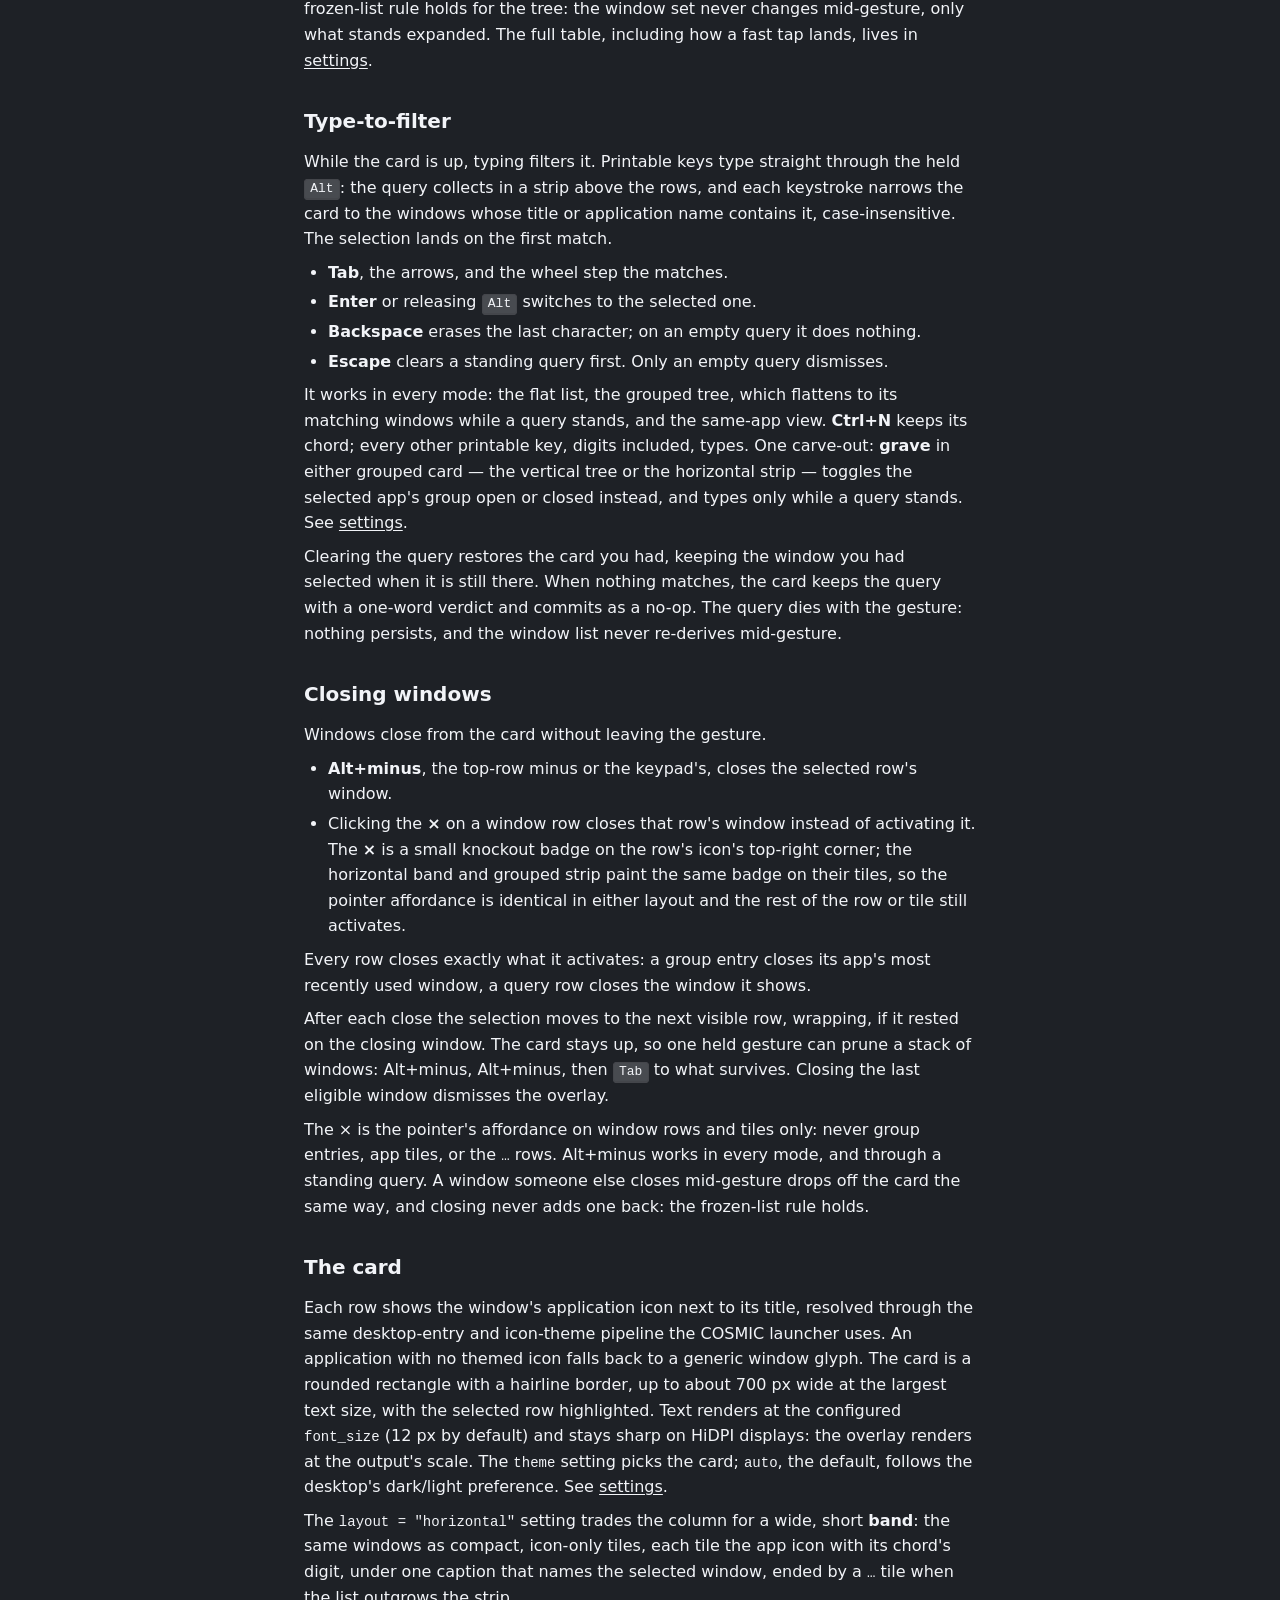
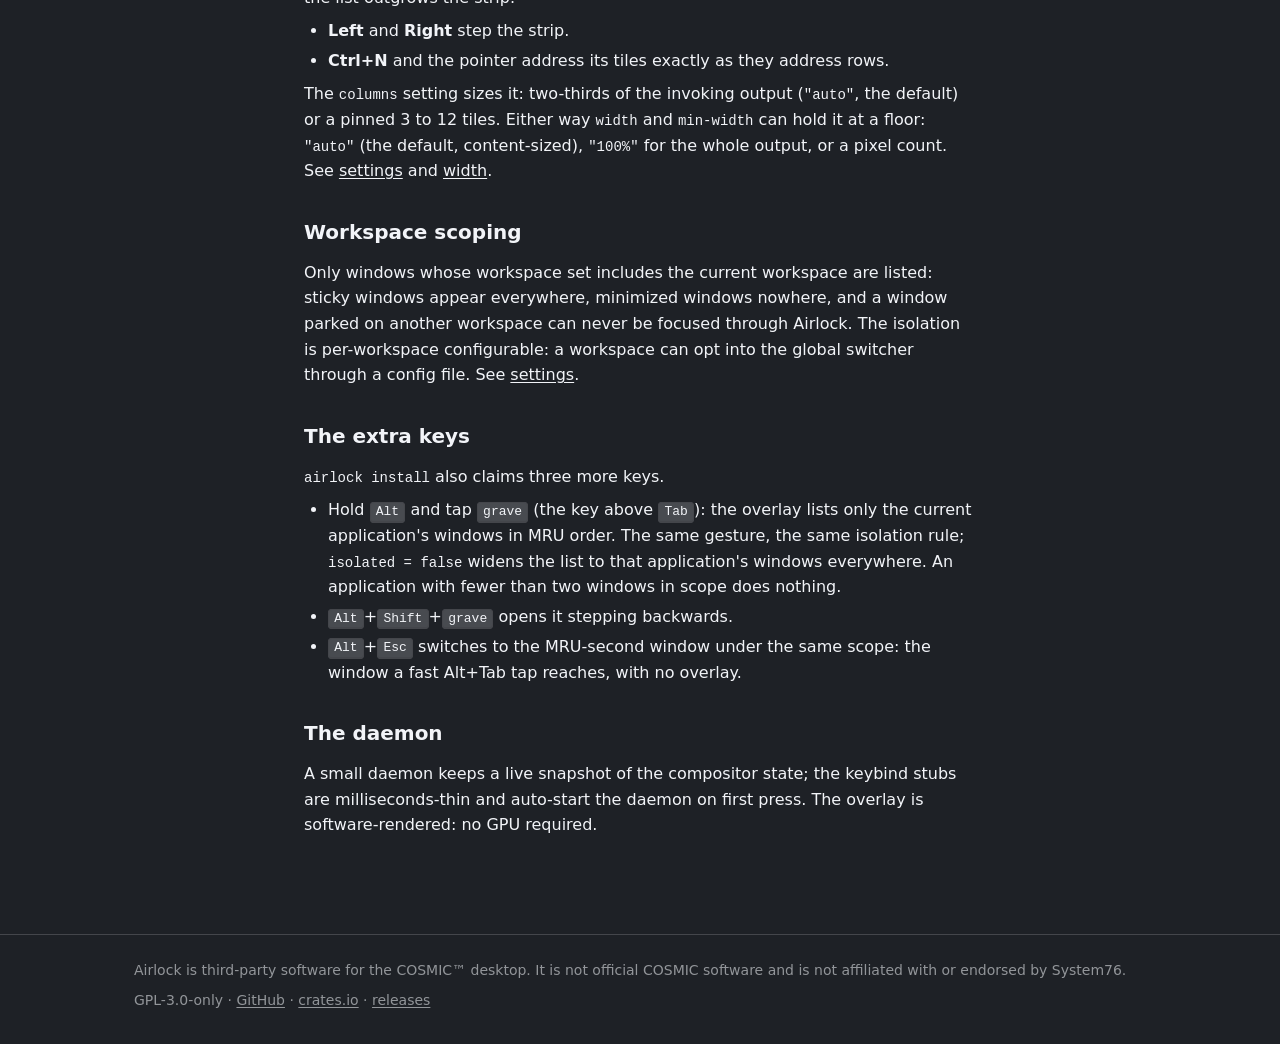
==== commit c3f61756: "feat: the key above Tab toggles the group — an open one collapses back to its entry Alt+` on an app " ====
--- a/site/how-it-works.html
+++ b/site/how-it-works.html
@@ -129,9 +129,9 @@
       flattens to its matching windows while a query stands, and the
       same-app view. <strong>Ctrl+N</strong> keeps its chord; every other
       printable key, digits included, types. One carve-out:
-      <strong>grave</strong> in the grouped strip (grouping on the
-      horizontal layout) steps the selected app's windows instead, and
-      types only while a query stands. See
+      <strong>grave</strong> in either grouped card — the vertical tree
+      or the horizontal strip — toggles the selected app's group open or
+      closed instead, and types only while a query stands. See
       <a href="settings.html#grouping">settings</a>.</p>
       <p>Clearing the query restores the card you had, keeping the window
       you had selected when it is still there. When nothing matches, the
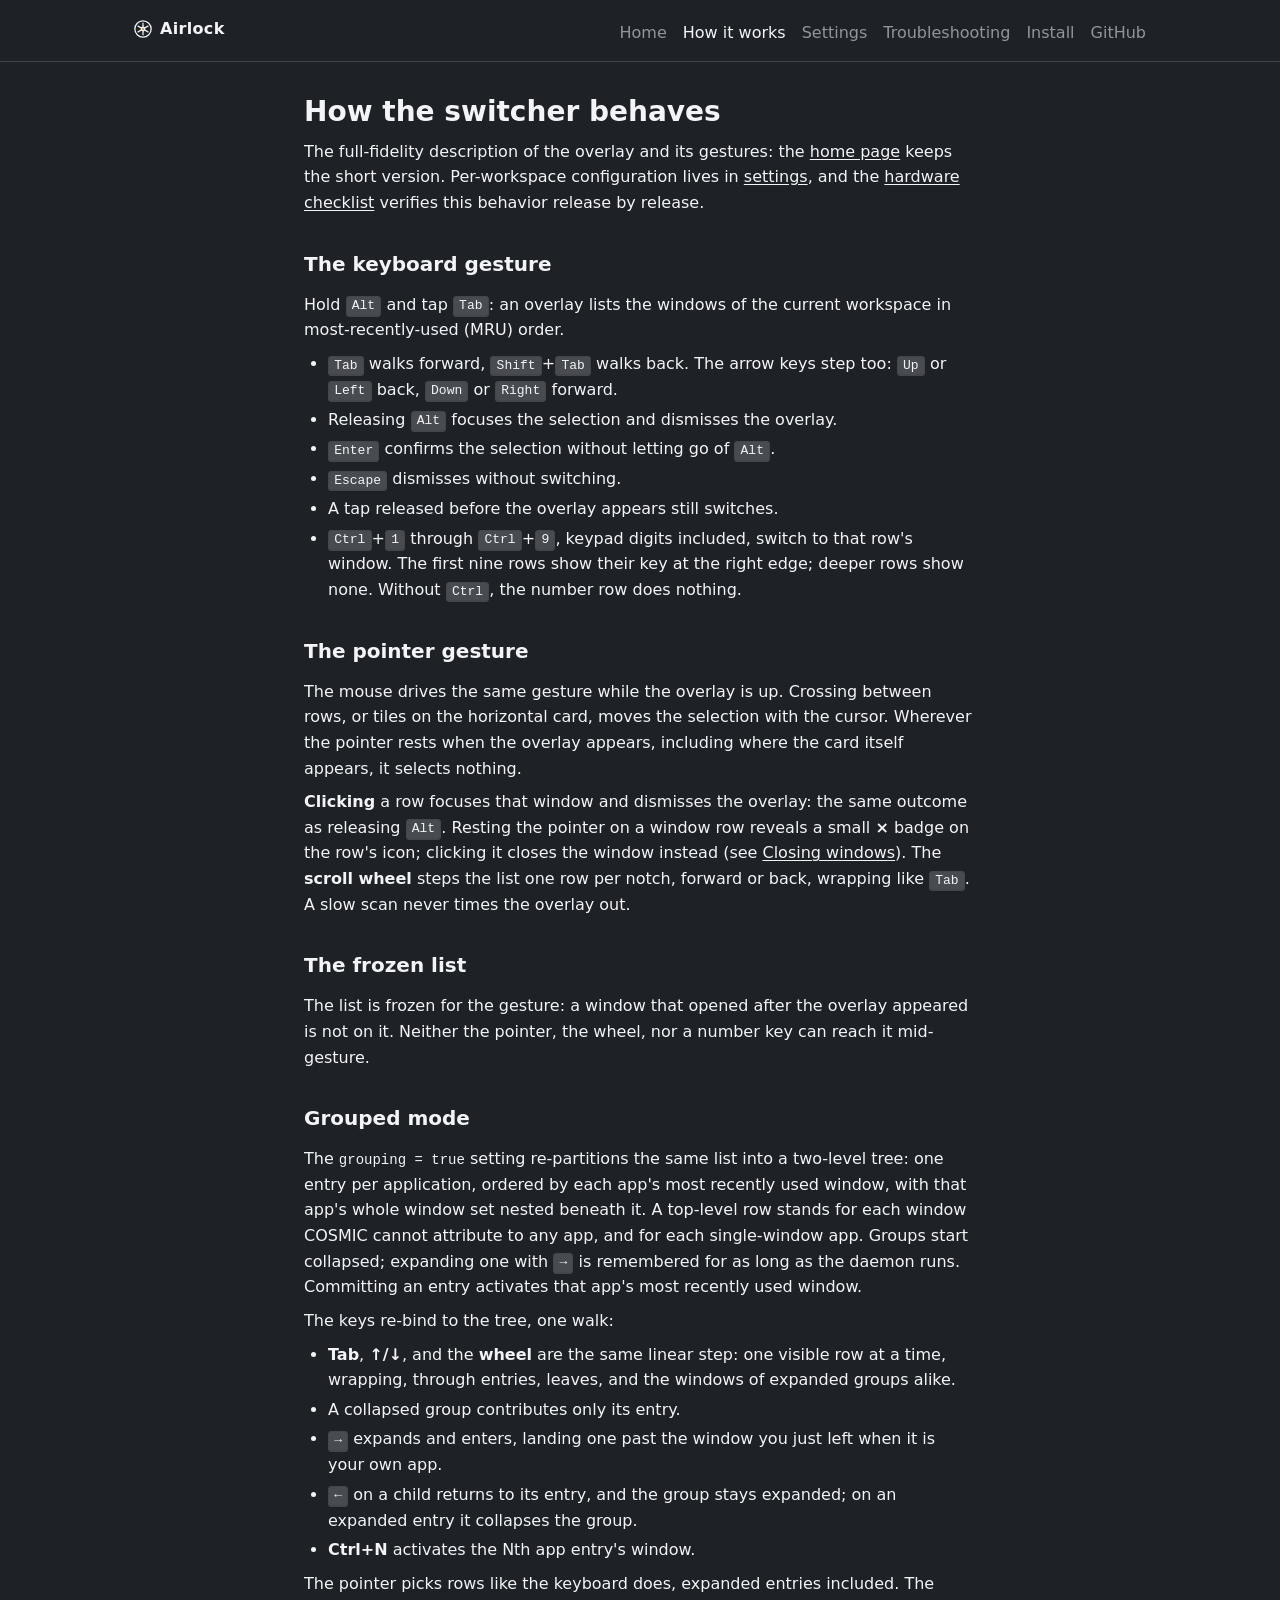
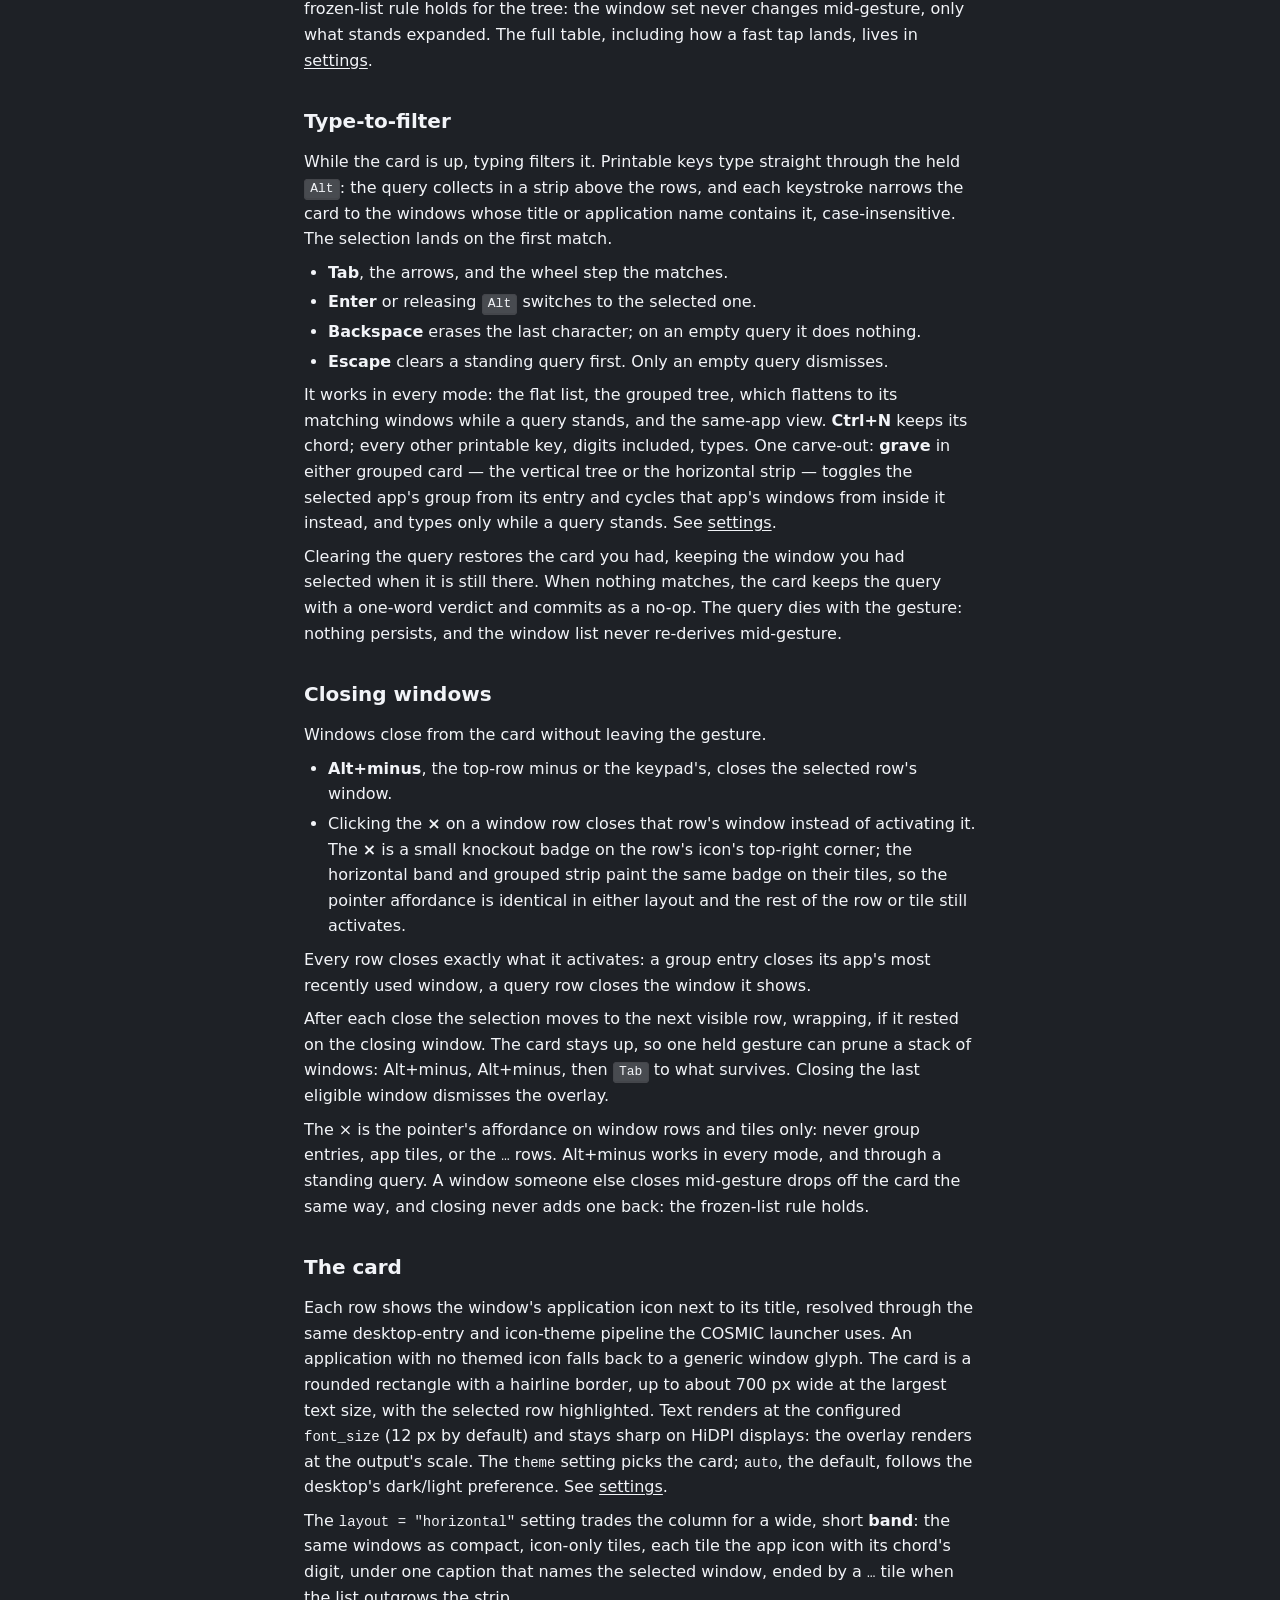
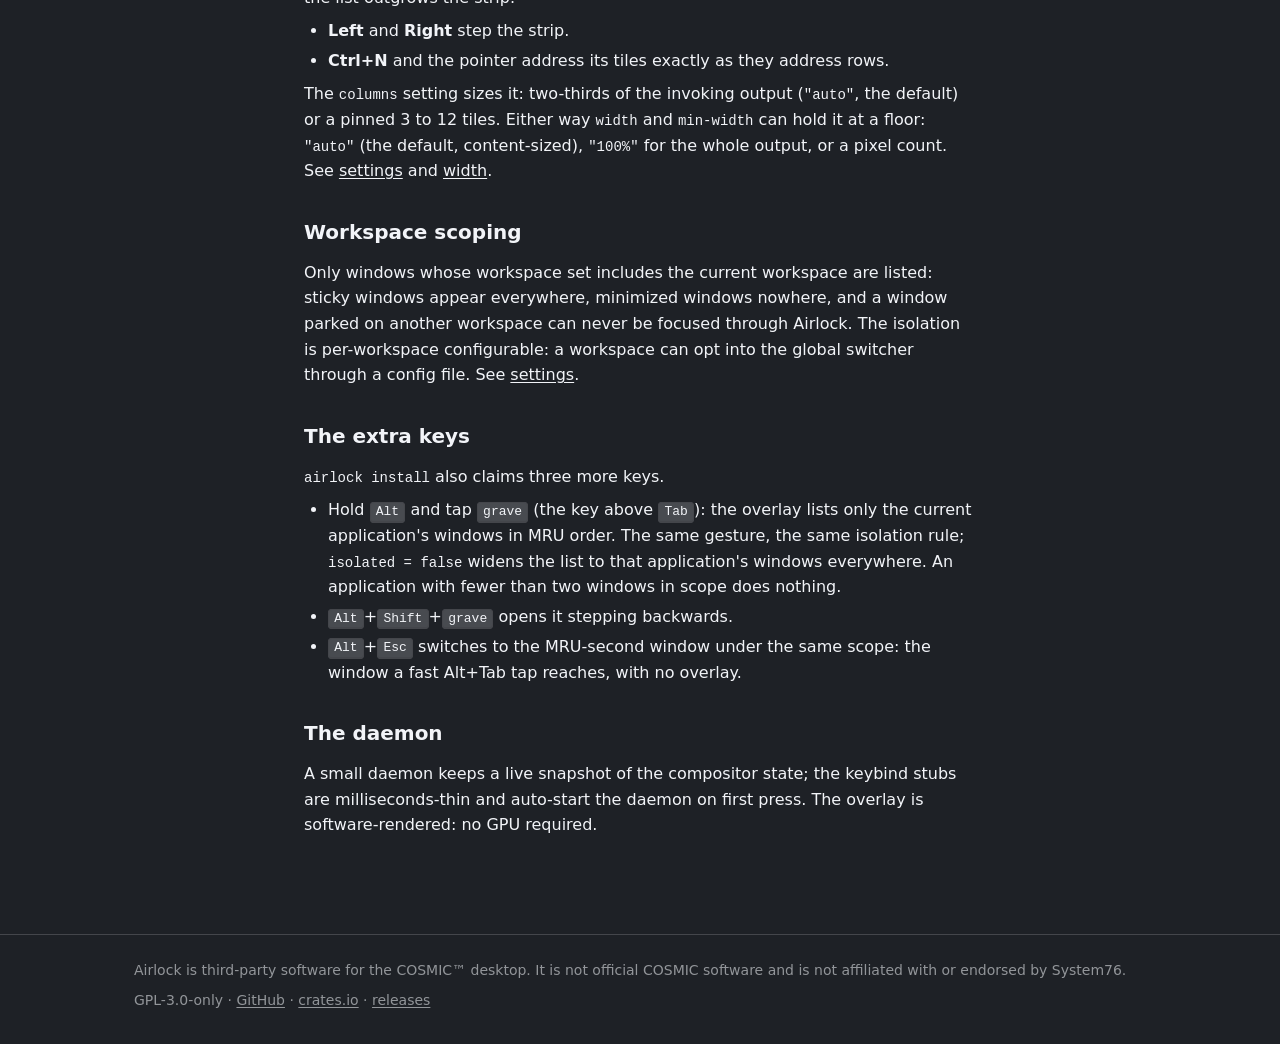
==== commit 0055bda2: "feat: the key above Tab toggles only from an entry — inside the group it cycles again The pure toggl" ====
--- a/site/how-it-works.html
+++ b/site/how-it-works.html
@@ -130,8 +130,9 @@
       same-app view. <strong>Ctrl+N</strong> keeps its chord; every other
       printable key, digits included, types. One carve-out:
       <strong>grave</strong> in either grouped card — the vertical tree
-      or the horizontal strip — toggles the selected app's group open or
-      closed instead, and types only while a query stands. See
+      or the horizontal strip — toggles the selected app's group from
+      its entry and cycles that app's windows from inside it instead,
+      and types only while a query stands. See
       <a href="settings.html#grouping">settings</a>.</p>
       <p>Clearing the query restores the card you had, keeping the window
       you had selected when it is still there. When nothing matches, the
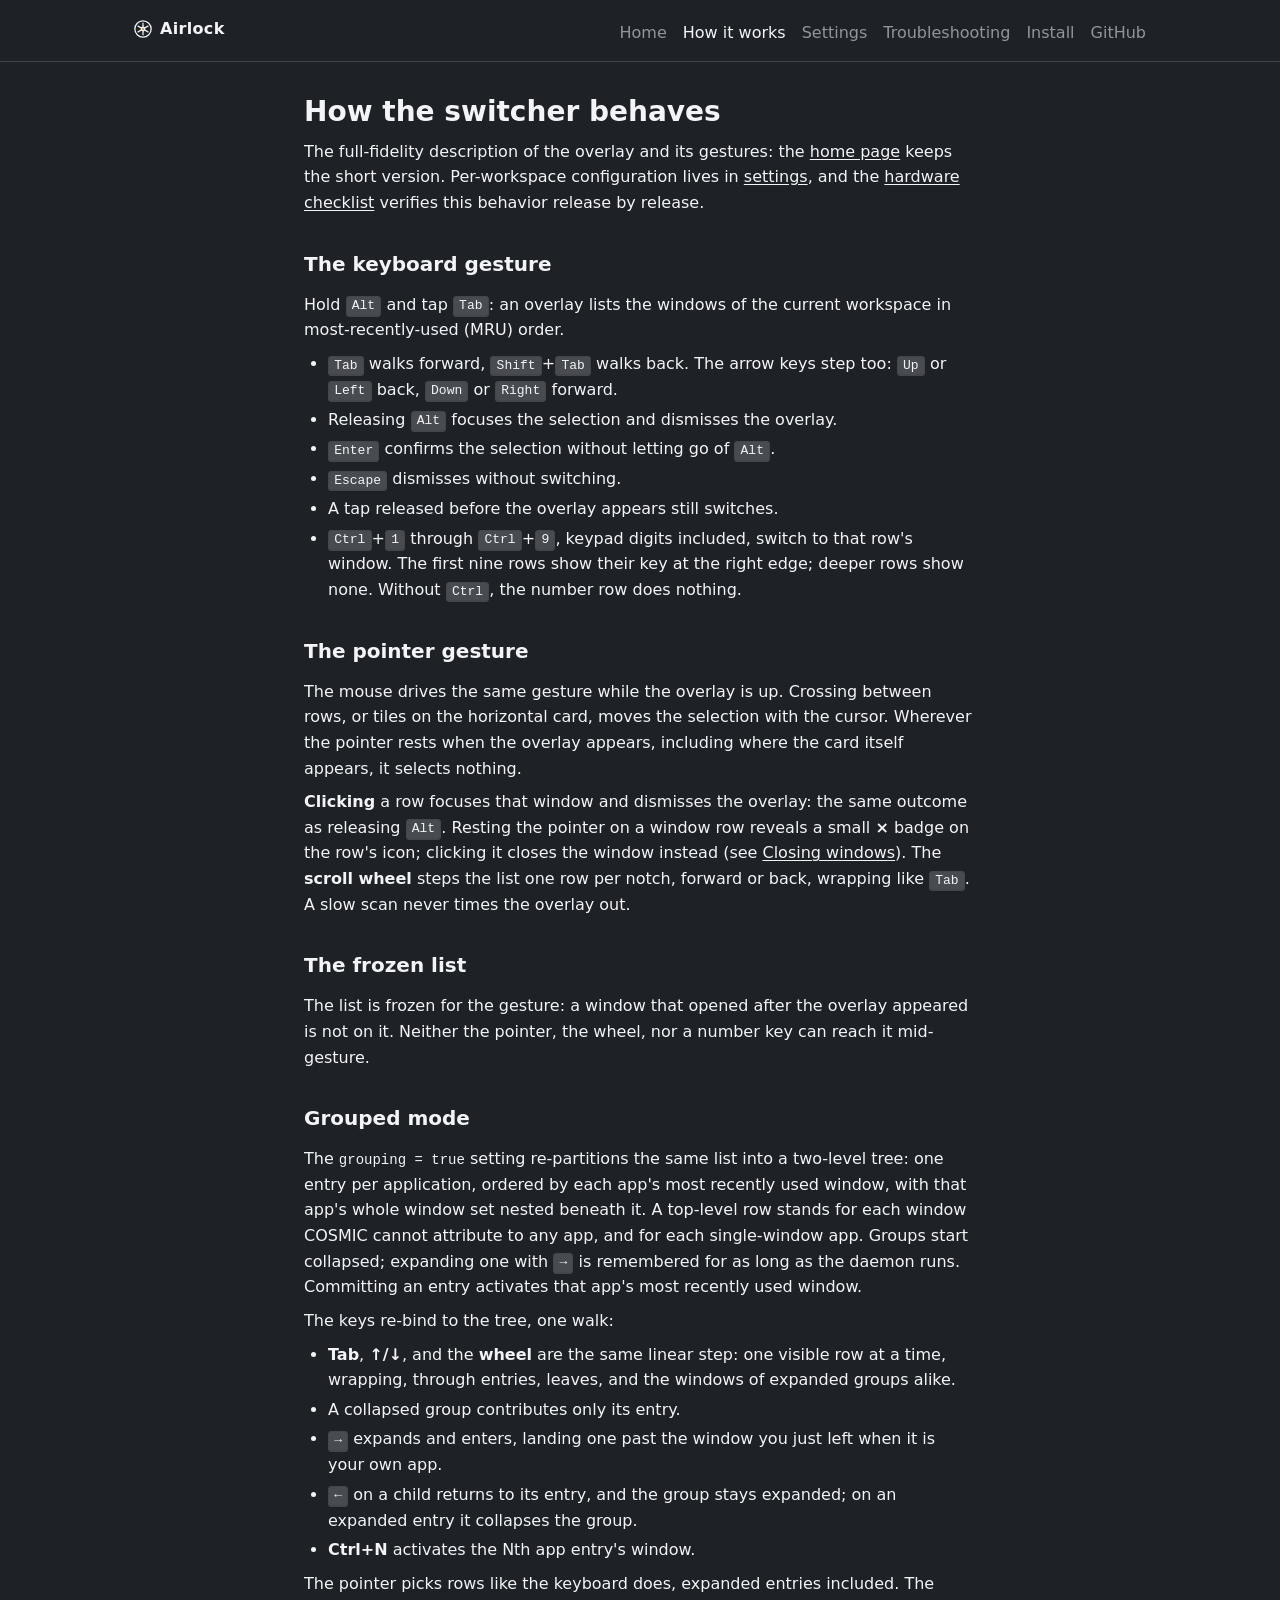
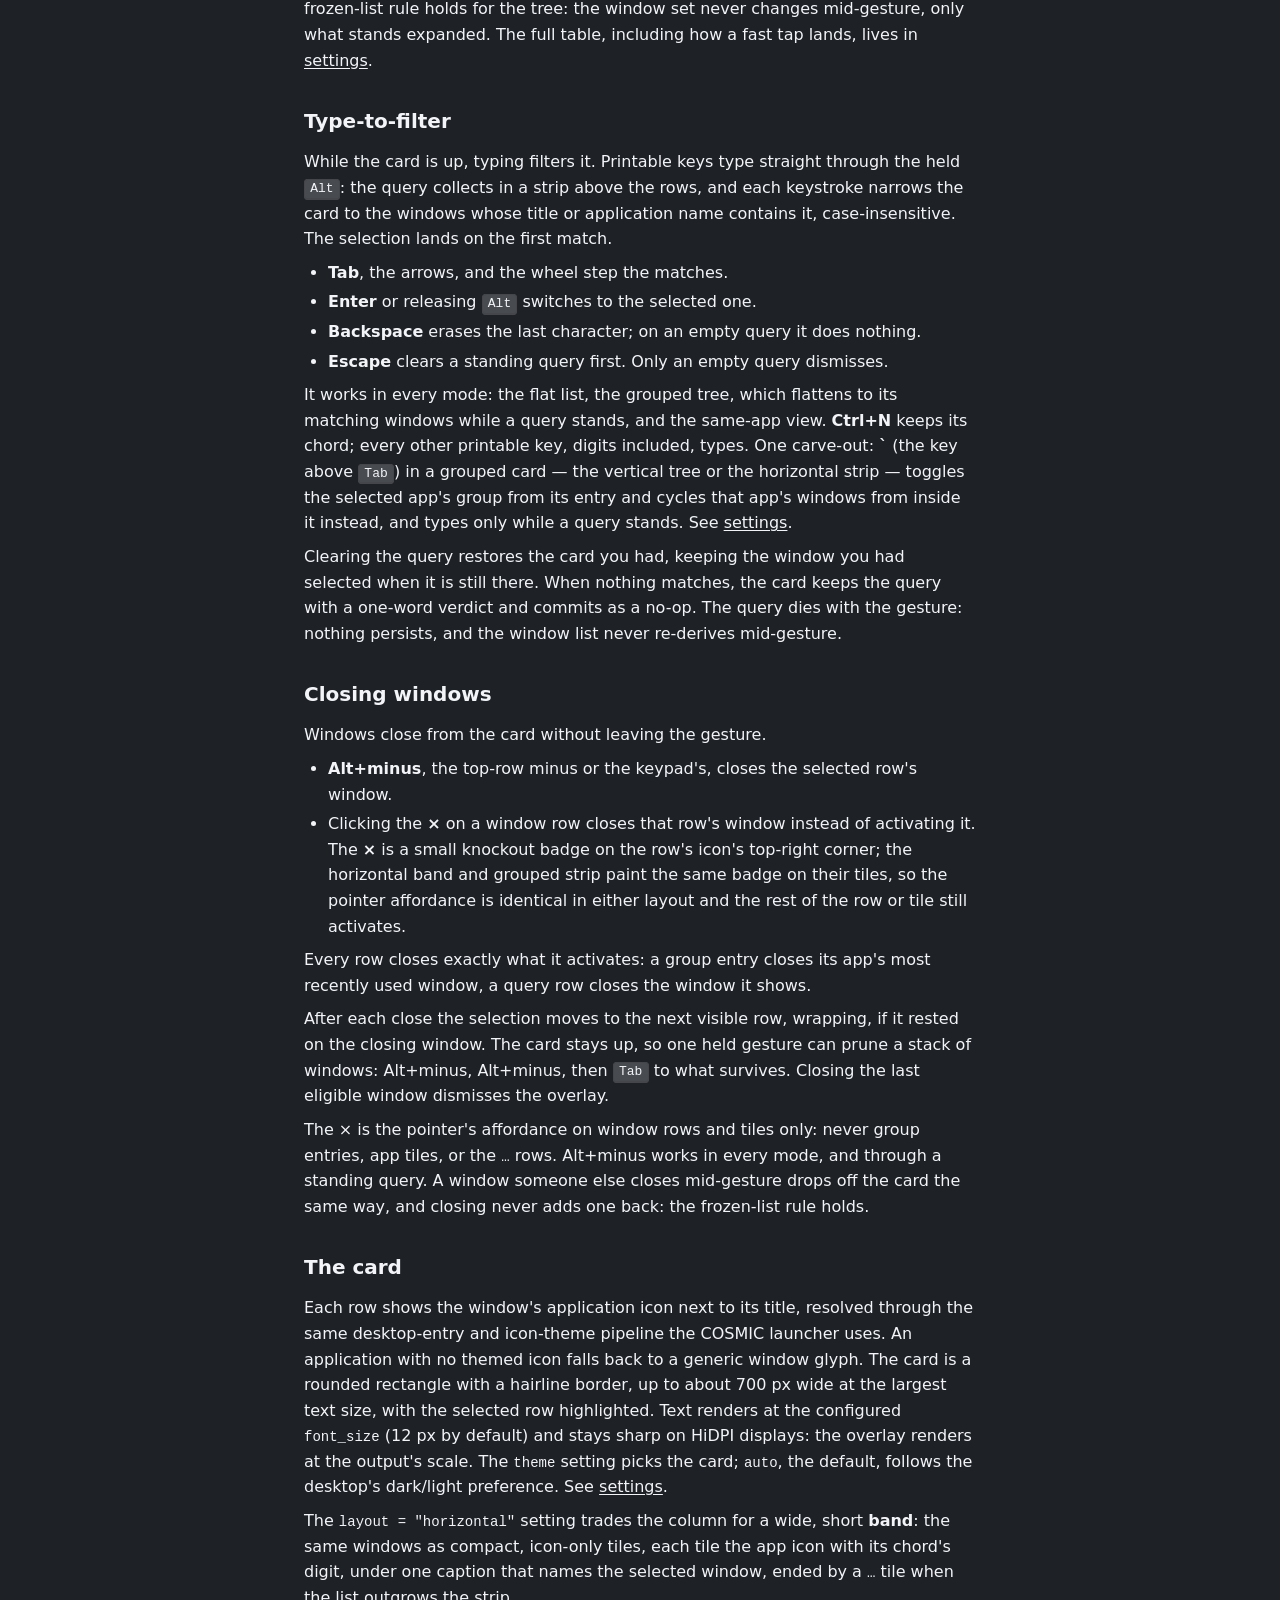
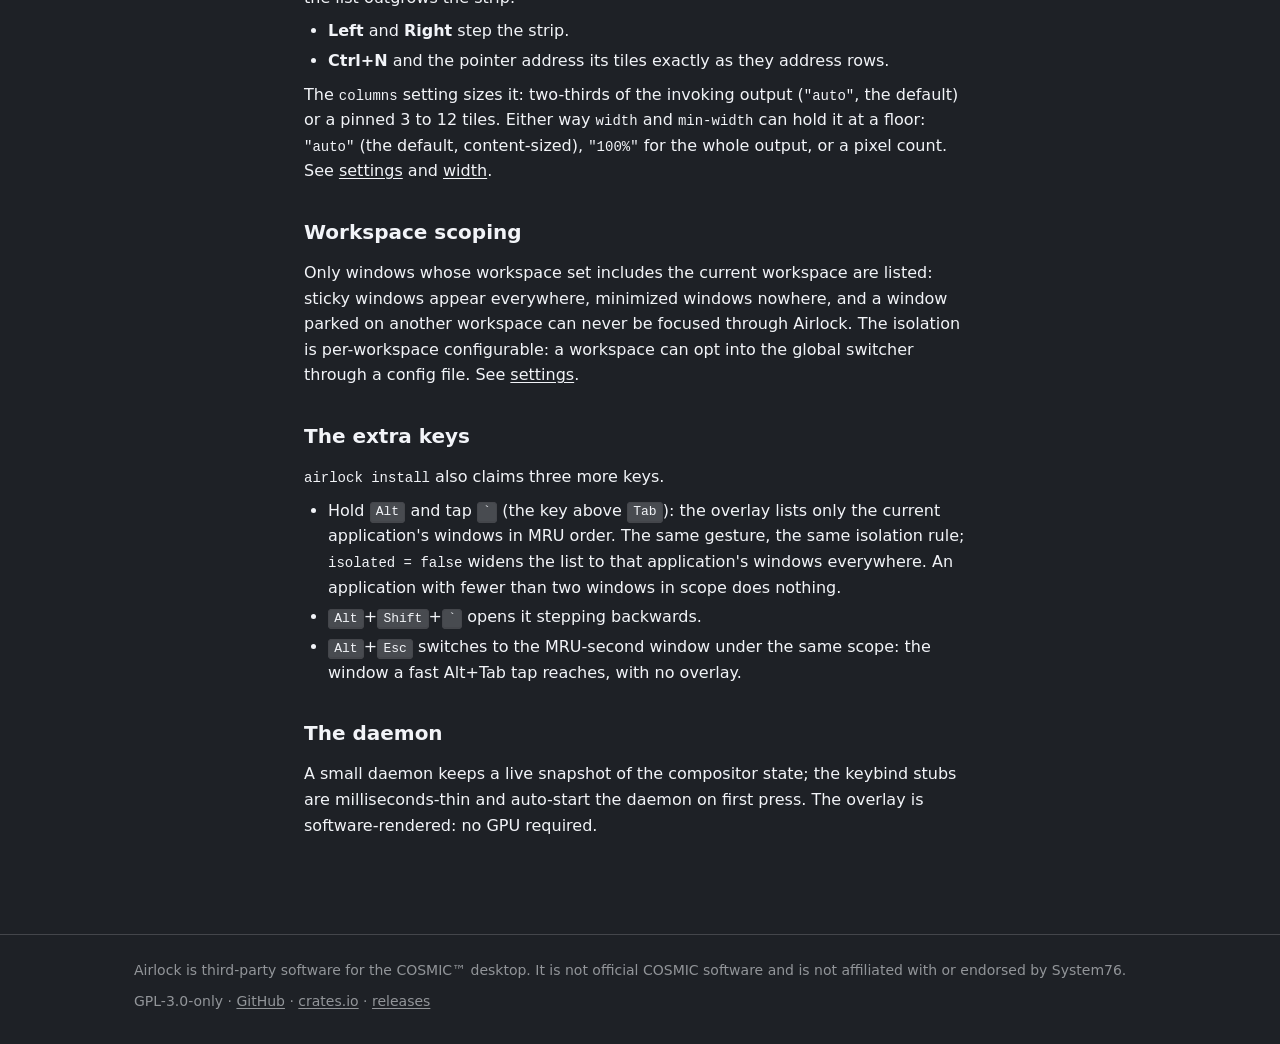
==== commit 23be2641: "docs(site): the features page groups what the switcher does The index's flat how-it-works table beco" ====
--- a/site/how-it-works.html
+++ b/site/how-it-works.html
@@ -129,10 +129,10 @@
       flattens to its matching windows while a query stands, and the
       same-app view. <strong>Ctrl+N</strong> keeps its chord; every other
       printable key, digits included, types. One carve-out:
-      <strong>grave</strong> in either grouped card — the vertical tree
-      or the horizontal strip — toggles the selected app's group from
-      its entry and cycles that app's windows from inside it instead,
-      and types only while a query stands. See
+      <strong>`</strong> (the key above <kbd>Tab</kbd>) in a grouped card —
+      the vertical tree or the horizontal strip — toggles the selected
+      app's group from its entry and cycles that app's windows from inside
+      it instead, and types only while a query stands. See
       <a href="settings.html#grouping">settings</a>.</p>
       <p>Clearing the query restores the card you had, keeping the window
       you had selected when it is still there. When nothing matches, the
@@ -217,13 +217,13 @@
       <h2>The extra keys</h2>
       <p><code>airlock install</code> also claims three more keys.</p>
       <ul>
-        <li>Hold <kbd>Alt</kbd> and tap <kbd>grave</kbd> (the key above
+        <li>Hold <kbd>Alt</kbd> and tap <kbd>`</kbd> (the key above
         <kbd>Tab</kbd>): the overlay lists only the current application's
         windows in MRU order. The same gesture, the same isolation rule;
         <code>isolated = false</code> widens the list to that application's
         windows everywhere. An application with fewer than two windows in
         scope does nothing.</li>
-        <li><kbd>Alt</kbd>+<kbd>Shift</kbd>+<kbd>grave</kbd> opens it
+        <li><kbd>Alt</kbd>+<kbd>Shift</kbd>+<kbd>`</kbd> opens it
         stepping backwards.</li>
         <li><kbd>Alt</kbd>+<kbd>Esc</kbd> switches to the MRU-second window
         under the same scope: the window a fast Alt+Tab tap reaches, with
--- a/site/assets/style.css
+++ b/site/assets/style.css
@@ -249,6 +249,17 @@
 
 .row-section p { max-width: 68ch; }
 
+/* Feature groups: a term above its list, a step below the section title
+   and clear of the paragraph that follows the list before it. */
+
+.row-section > div > h3 {
+  margin: 24px 0 0;
+  font-size: 1rem;
+  font-weight: 600;
+}
+
+.row-section > div > h3 + ul { margin-top: 8px; }
+
 @media (min-width: 860px) {
   .row-section {
     display: grid;
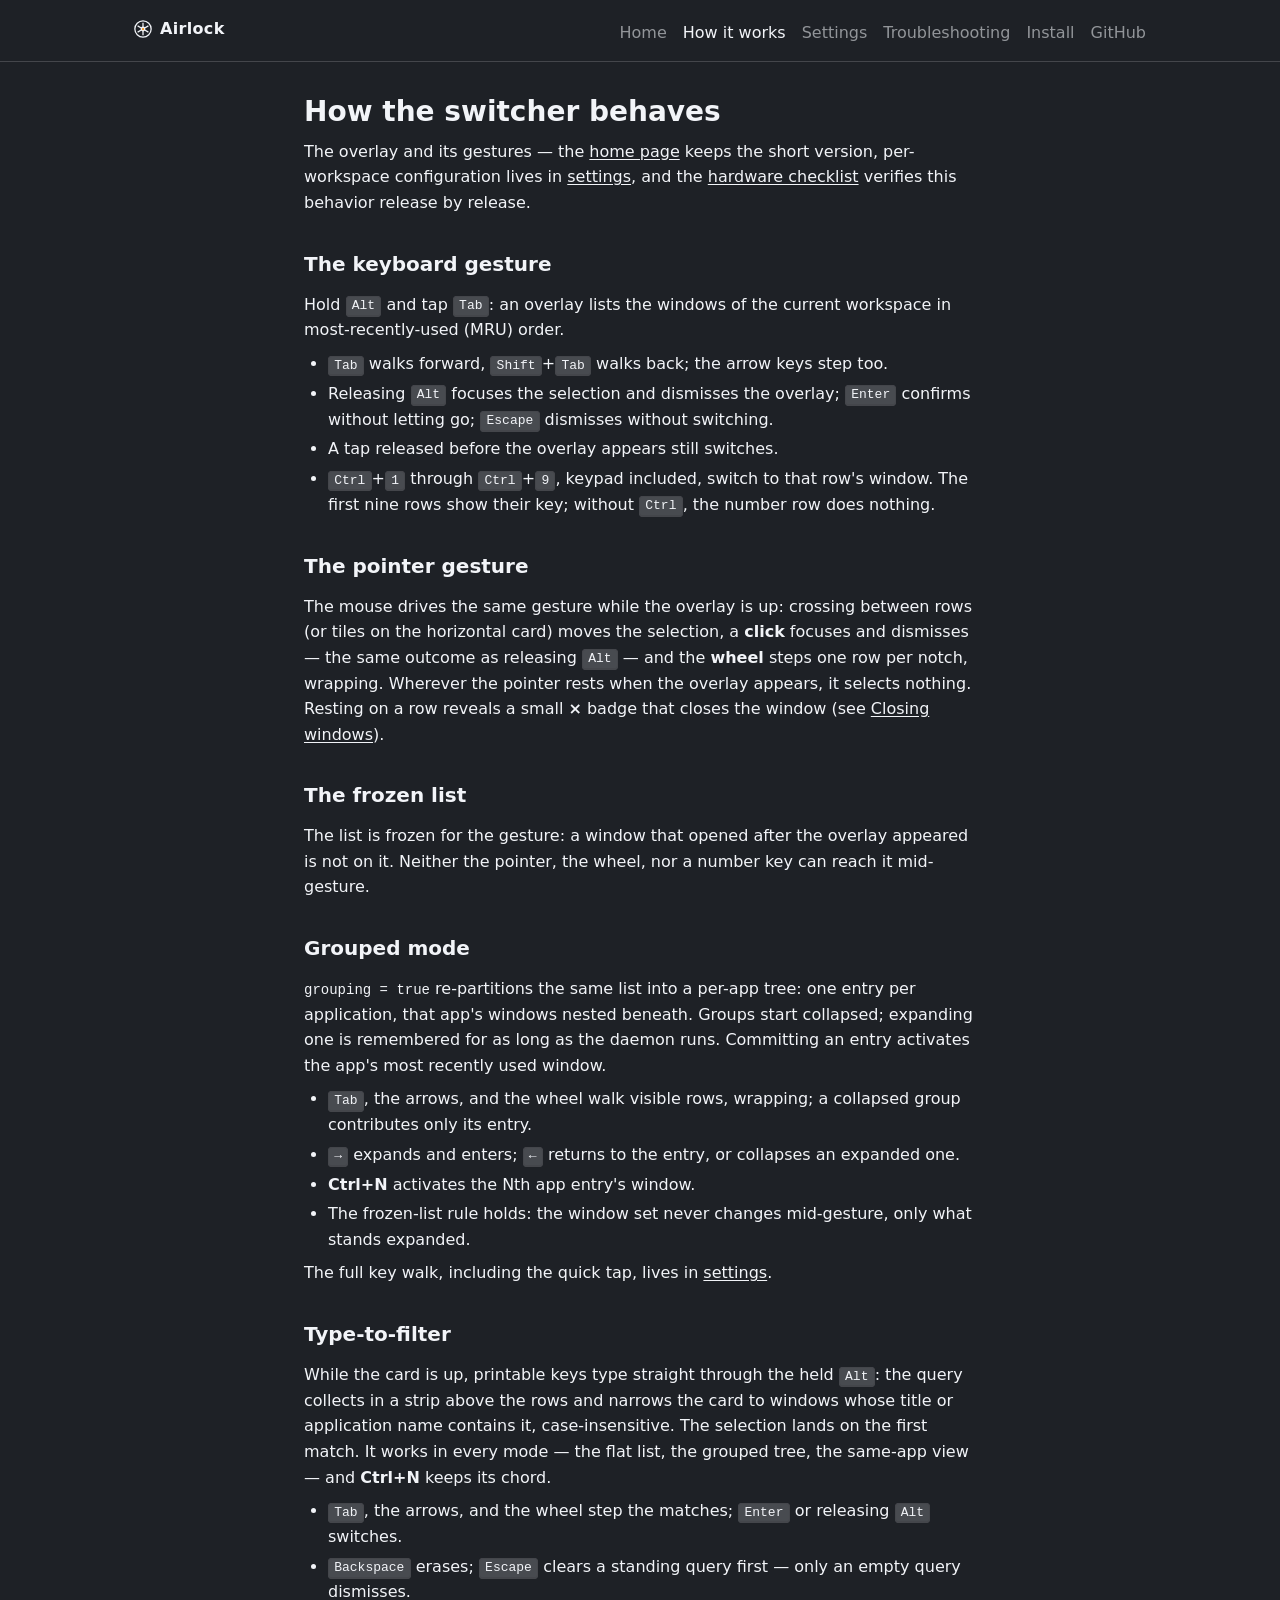
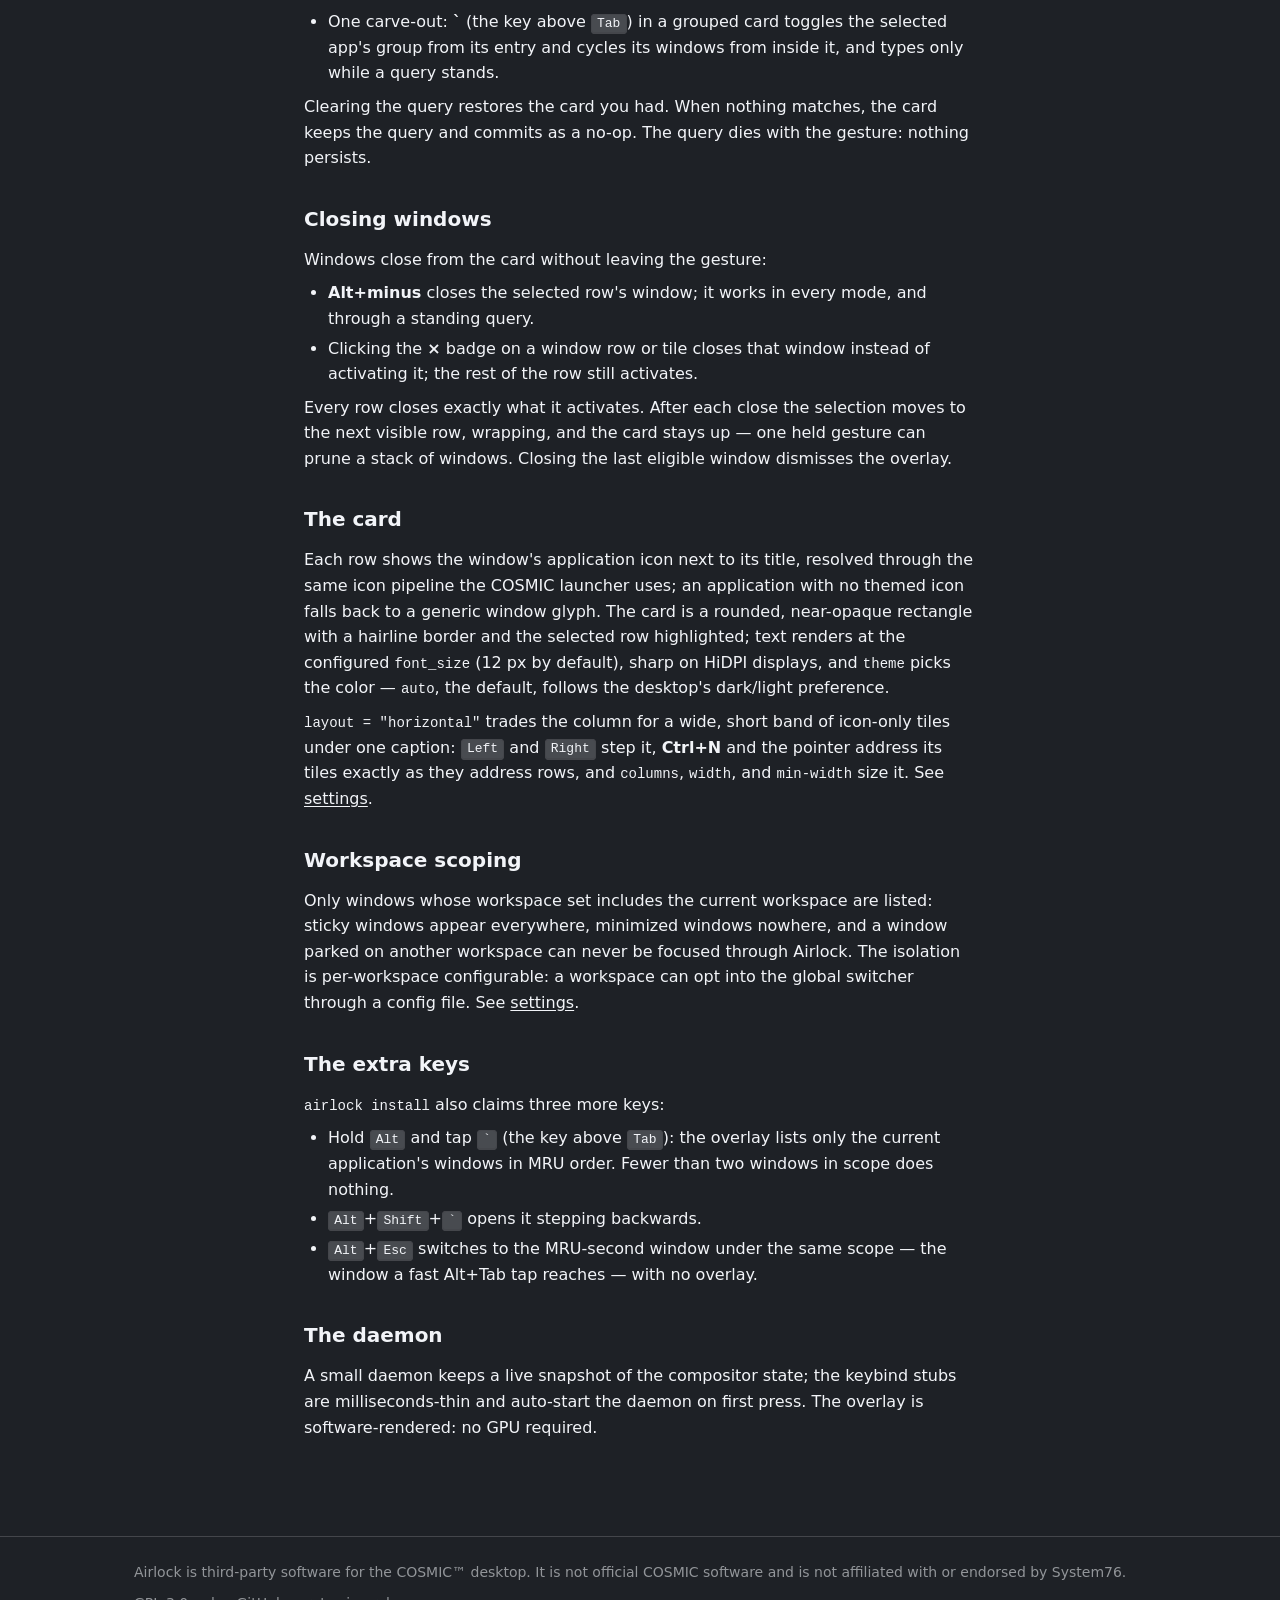
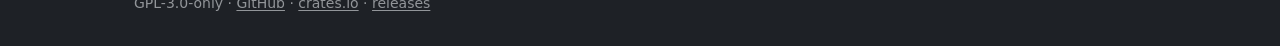
==== commit 3211bb23: "docs: the prose sweep: dashes out of comments, site copy tightened Comment-only across src (two inli" ====
--- a/site/how-it-works.html
+++ b/site/how-it-works.html
@@ -5,7 +5,7 @@
 <meta name="viewport" content="width=device-width, initial-scale=1">
 <meta name="theme-color" content="#1E2126">
 <title>How the switcher behaves — Airlock</title>
-<meta name="description" content="The full-fidelity description of Airlock's overlay and its gestures: the keyboard gesture, the pointer gesture, the frozen list, the card, workspace scoping, the extra keys, and the daemon.">
+<meta name="description" content="Airlock's overlay and its gestures: the keyboard and pointer gesture, the frozen list, grouping, type-to-filter, closing windows, the card, and the extra keys.">
 <link rel="icon" href="assets/favicon.svg" type="image/svg+xml">
 <link rel="stylesheet" href="assets/style.css">
 </head>
@@ -26,9 +26,8 @@
 <main>
   <div class="wrap">
     <h1>How the switcher behaves</h1>
-    <p>The full-fidelity description of the overlay and its gestures: the
-    <a href="index.html">home page</a> keeps the short version. Per-workspace
-    configuration lives in
+    <p>The overlay and its gestures — the <a href="index.html">home
+    page</a> keeps the short version, per-workspace configuration lives in
     <a href="settings.html">settings</a>, and the
     <a href="https://github.com/l1br3-io/cosmic-ext-airlock/blob/main/docs/hardware-checklist.md">hardware
     checklist</a> verifies this behavior release by release.</p>
@@ -39,35 +38,28 @@
       windows of the current workspace in most-recently-used (MRU) order.</p>
       <ul>
         <li><kbd>Tab</kbd> walks forward, <kbd>Shift</kbd>+<kbd>Tab</kbd>
-        walks back. The arrow keys step too: <kbd>Up</kbd> or
-        <kbd>Left</kbd> back, <kbd>Down</kbd> or <kbd>Right</kbd> forward.</li>
+        walks back; the arrow keys step too.</li>
         <li>Releasing <kbd>Alt</kbd> focuses the selection and dismisses the
-        overlay.</li>
-        <li><kbd>Enter</kbd> confirms the selection without letting go of
-        <kbd>Alt</kbd>.</li>
-        <li><kbd>Escape</kbd> dismisses without switching.</li>
+        overlay; <kbd>Enter</kbd> confirms without letting go;
+        <kbd>Escape</kbd> dismisses without switching.</li>
         <li>A tap released before the overlay appears still switches.</li>
         <li><kbd>Ctrl</kbd>+<kbd>1</kbd> through <kbd>Ctrl</kbd>+<kbd>9</kbd>,
-        keypad digits included, switch to that row's window. The first nine
-        rows show their key at the right edge; deeper rows show none.
-        Without <kbd>Ctrl</kbd>, the number row does nothing.</li>
+        keypad included, switch to that row's window. The first nine rows
+        show their key; without <kbd>Ctrl</kbd>, the number row does
+        nothing.</li>
       </ul>
     </section>
 
     <section id="the-pointer-gesture">
       <h2>The pointer gesture</h2>
-      <p>The mouse drives the same gesture while the overlay is up. Crossing
-      between rows, or tiles on the horizontal card, moves the selection
-      with the cursor. Wherever the pointer rests when the overlay appears,
-      including where the card itself appears, it selects nothing.</p>
-      <p><strong>Clicking</strong> a row focuses that window and dismisses
-      the overlay: the same outcome as releasing <kbd>Alt</kbd>. Resting
-      the pointer on a window row reveals a small <strong>×</strong> badge
-      on the row's icon; clicking it closes the window instead (see
-      <a href="#closing-windows">Closing windows</a>). The
-      <strong>scroll wheel</strong> steps the list one row per notch,
-      forward or back, wrapping like <kbd>Tab</kbd>. A slow scan never
-      times the overlay out.</p>
+      <p>The mouse drives the same gesture while the overlay is up: crossing
+      between rows (or tiles on the horizontal card) moves the selection, a
+      <strong>click</strong> focuses and dismisses — the same outcome as
+      releasing <kbd>Alt</kbd> — and the <strong>wheel</strong> steps one row
+      per notch, wrapping. Wherever the pointer rests when the overlay
+      appears, it selects nothing. Resting on a row reveals a small
+      <strong>×</strong> badge that closes the window (see
+      <a href="#closing-windows">Closing windows</a>).</p>
     </section>
 
     <section id="the-frozen-list">
@@ -79,135 +71,86 @@
 
     <section id="grouped-mode">
       <h2>Grouped mode</h2>
-      <p>The <code>grouping = true</code> setting re-partitions the same
-      list into a two-level tree: one entry per application, ordered by
-      each app's most recently used window, with that app's whole window
-      set nested beneath it. A top-level row stands for each window COSMIC
-      cannot attribute to any app, and for each single-window app. Groups
-      start collapsed; expanding one with <kbd>→</kbd> is remembered for as
-      long as the daemon runs. Committing an entry activates that app's
-      most recently used window.</p>
-      <p>The keys re-bind to the tree, one walk:</p>
+      <p><code>grouping = true</code> re-partitions the same list into a
+      per-app tree: one entry per application, that app's windows nested
+      beneath. Groups start collapsed; expanding one is remembered for as
+      long as the daemon runs. Committing an entry activates the app's most
+      recently used window.</p>
       <ul>
-        <li><strong>Tab</strong>, <strong>↑/↓</strong>, and the
-        <strong>wheel</strong> are the same linear step: one visible row at
-        a time, wrapping, through entries, leaves, and the windows of
-        expanded groups alike.</li>
-        <li>A collapsed group contributes only its entry.</li>
-        <li><strong><kbd>→</kbd></strong> expands and enters, landing one
-        past the window you just left when it is your own app.</li>
-        <li><strong><kbd>←</kbd></strong> on a child returns to its entry,
-        and the group stays expanded; on an expanded entry it collapses the
-        group.</li>
+        <li><kbd>Tab</kbd>, the arrows, and the wheel walk visible rows,
+        wrapping; a collapsed group contributes only its entry.</li>
+        <li><kbd>→</kbd> expands and enters; <kbd>←</kbd> returns to the
+        entry, or collapses an expanded one.</li>
         <li><strong>Ctrl+N</strong> activates the Nth app entry's window.</li>
+        <li>The frozen-list rule holds: the window set never changes
+        mid-gesture, only what stands expanded.</li>
       </ul>
-      <p>The pointer picks rows like the keyboard does, expanded entries
-      included. The frozen-list rule holds for the tree: the window set
-      never changes mid-gesture, only what stands expanded. The full
-      table, including how a fast tap lands, lives in
+      <p>The full key walk, including the quick tap, lives in
       <a href="settings.html#grouping">settings</a>.</p>
     </section>
 
     <section id="type-to-filter">
       <h2>Type-to-filter</h2>
-      <p>While the card is up, typing filters it. Printable keys type
-      straight through the held <kbd>Alt</kbd>: the query collects in a
-      strip above the rows, and each keystroke narrows the card to the
-      windows whose title or application name contains it,
-      case-insensitive. The selection lands on the first match.</p>
+      <p>While the card is up, printable keys type straight through the held
+      <kbd>Alt</kbd>: the query collects in a strip above the rows and
+      narrows the card to windows whose title or application name contains
+      it, case-insensitive. The selection lands on the first match. It works
+      in every mode — the flat list, the grouped tree, the same-app view —
+      and <strong>Ctrl+N</strong> keeps its chord.</p>
       <ul>
-        <li><strong>Tab</strong>, the arrows, and the wheel step the
-        matches.</li>
-        <li><strong>Enter</strong> or releasing <kbd>Alt</kbd> switches to
-        the selected one.</li>
-        <li><strong>Backspace</strong> erases the last character; on an
-        empty query it does nothing.</li>
-        <li><strong>Escape</strong> clears a standing query first. Only an
-        empty query dismisses.</li>
+        <li><kbd>Tab</kbd>, the arrows, and the wheel step the matches;
+        <kbd>Enter</kbd> or releasing <kbd>Alt</kbd> switches.</li>
+        <li><kbd>Backspace</kbd> erases; <kbd>Escape</kbd> clears a standing
+        query first — only an empty query dismisses.</li>
+        <li>One carve-out: <strong>`</strong> (the key above
+        <kbd>Tab</kbd>) in a grouped card toggles the selected app's group
+        from its entry and cycles its windows from inside it, and types only
+        while a query stands.</li>
       </ul>
-      <p>It works in every mode: the flat list, the grouped tree, which
-      flattens to its matching windows while a query stands, and the
-      same-app view. <strong>Ctrl+N</strong> keeps its chord; every other
-      printable key, digits included, types. One carve-out:
-      <strong>`</strong> (the key above <kbd>Tab</kbd>) in a grouped card —
-      the vertical tree or the horizontal strip — toggles the selected
-      app's group from its entry and cycles that app's windows from inside
-      it instead, and types only while a query stands. See
-      <a href="settings.html#grouping">settings</a>.</p>
-      <p>Clearing the query restores the card you had, keeping the window
-      you had selected when it is still there. When nothing matches, the
-      card keeps the query with a one-word verdict and commits as a no-op.
-      The query dies with the gesture: nothing persists, and the window
-      list never re-derives mid-gesture.</p>
+      <p>Clearing the query restores the card you had. When nothing matches,
+      the card keeps the query and commits as a no-op. The query dies with
+      the gesture: nothing persists.</p>
     </section>
 
     <section id="closing-windows">
       <h2>Closing windows</h2>
-      <p>Windows close from the card without leaving the gesture.</p>
+      <p>Windows close from the card without leaving the gesture:</p>
       <ul>
-        <li><strong>Alt+minus</strong>, the top-row minus or the keypad's,
-        closes the selected row's window.</li>
-        <li>Clicking the <strong>×</strong> on a window row closes that
-        row's window instead of activating it. The <strong>×</strong> is a
-        small knockout badge on the row's icon's top-right corner; the
-        horizontal band and grouped strip paint the same badge on their
-        tiles, so the pointer affordance is identical in either layout and
-        the rest of the row or tile still activates.</li>
+        <li><strong>Alt+minus</strong> closes the selected row's window;
+        it works in every mode, and through a standing query.</li>
+        <li>Clicking the <strong>×</strong> badge on a window row or tile
+        closes that window instead of activating it; the rest of the row
+        still activates.</li>
       </ul>
-      <p>Every row closes exactly what it activates: a group entry closes
-      its app's most recently used window, a query row closes the window
-      it shows.</p>
-      <p>After each close the selection moves to the next visible row,
-      wrapping, if it rested on the closing window. The card stays up, so
-      one held gesture can prune a stack of windows: Alt+minus, Alt+minus,
-      then <kbd>Tab</kbd> to what survives. Closing the last eligible
-      window dismisses the overlay.</p>
-      <p>The × is the pointer's affordance on window rows and tiles only:
-      never group entries, app tiles, or the <code>…</code> rows. Alt+minus
-      works in every mode, and through a standing query. A window someone
-      else closes mid-gesture drops off the card the same way, and closing
-      never adds one back: the frozen-list rule holds.</p>
+      <p>Every row closes exactly what it activates. After each close the
+      selection moves to the next visible row, wrapping, and the card stays
+      up — one held gesture can prune a stack of windows. Closing the last
+      eligible window dismisses the overlay.</p>
     </section>
 
     <section id="the-card">
       <h2>The card</h2>
       <p>Each row shows the window's application icon next to its title,
-      resolved through the same desktop-entry and icon-theme pipeline the
-      COSMIC launcher uses. An application with no themed icon falls back
-      to a generic window glyph. The card is a rounded rectangle with a
-      hairline border, up to about 700 px wide at the largest text size,
-      with the selected row highlighted. Text renders at the configured
-      <code>font_size</code> (12 px by default) and stays sharp on HiDPI
-      displays: the overlay renders at the output's scale. The
-      <code>theme</code>
-      setting picks the card; <code>auto</code>, the default, follows the
-      desktop's dark/light preference. See
-      <a href="settings.html#theme">settings</a>.</p>
-      <p>The <code>layout = "horizontal"</code> setting trades the column
-      for a wide, short <strong>band</strong>: the same windows as compact,
-      icon-only tiles, each tile the app icon with its chord's digit, under
-      one caption that names the selected window, ended by a
-      <code>…</code> tile when the list outgrows the strip.</p>
-      <ul>
-        <li><strong>Left</strong> and <strong>Right</strong> step the
-        strip.</li>
-        <li><strong>Ctrl+N</strong> and the pointer address its tiles
-        exactly as they address rows.</li>
-      </ul>
-      <p>The <code>columns</code> setting sizes it: two-thirds of the
-      invoking output (<code>"auto"</code>, the default) or a pinned 3 to
-      12 tiles. Either way <code>width</code> and <code>min-width</code>
-      can hold it at a floor: <code>"auto"</code> (the default,
-      content-sized), <code>"100%"</code> for the whole output, or a pixel
-      count. See <a href="settings.html#layout">settings</a> and
-      <a href="settings.html#width">width</a>.</p>
+      resolved through the same icon pipeline the COSMIC launcher uses; an
+      application with no themed icon falls back to a generic window glyph.
+      The card is a rounded, near-opaque rectangle with a hairline border
+      and the selected row highlighted; text renders at the configured
+      <code>font_size</code> (12 px by default), sharp on HiDPI displays,
+      and <code>theme</code> picks the color — <code>auto</code>, the
+      default, follows the desktop's dark/light preference.</p>
+      <p><code>layout = "horizontal"</code> trades the column for a wide,
+      short band of icon-only tiles under one caption: <kbd>Left</kbd> and
+      <kbd>Right</kbd> step it, <strong>Ctrl+N</strong> and the pointer
+      address its tiles exactly as they address rows, and
+      <code>columns</code>, <code>width</code>, and <code>min-width</code>
+      size it. See <a href="settings.html#keys">settings</a>.</p>
     </section>
 
     <section id="workspace-scoping">
       <h2>Workspace scoping</h2>
       <p>Only windows whose workspace set includes the current workspace are
-      listed: sticky windows appear everywhere, minimized windows nowhere, and
-      a window parked on another workspace can never be focused through
+      listed: sticky windows appear everywhere, minimized windows nowhere,
+      and a window parked on another workspace can never be focused through
       Airlock. The isolation is per-workspace configurable: a workspace can
       opt into the global switcher through a config file. See
       <a href="settings.html">settings</a>.</p>
@@ -215,18 +158,16 @@
 
     <section id="the-extra-keys">
       <h2>The extra keys</h2>
-      <p><code>airlock install</code> also claims three more keys.</p>
+      <p><code>airlock install</code> also claims three more keys:</p>
       <ul>
         <li>Hold <kbd>Alt</kbd> and tap <kbd>`</kbd> (the key above
         <kbd>Tab</kbd>): the overlay lists only the current application's
-        windows in MRU order. The same gesture, the same isolation rule;
-        <code>isolated = false</code> widens the list to that application's
-        windows everywhere. An application with fewer than two windows in
-        scope does nothing.</li>
+        windows in MRU order. Fewer than two windows in scope does
+        nothing.</li>
         <li><kbd>Alt</kbd>+<kbd>Shift</kbd>+<kbd>`</kbd> opens it
         stepping backwards.</li>
         <li><kbd>Alt</kbd>+<kbd>Esc</kbd> switches to the MRU-second window
-        under the same scope: the window a fast Alt+Tab tap reaches, with
+        under the same scope — the window a fast Alt+Tab tap reaches — with
         no overlay.</li>
       </ul>
     </section>
--- a/site/assets/style.css
+++ b/site/assets/style.css
@@ -136,9 +136,9 @@
 
 .hero-copy { padding: 32px 24px; }
 
-.gesture { margin: 0; color: var(--muted); font-size: 1rem; }
-
-.hero .gesture kbd { font-size: 1rem; padding: 0.16em 0.5em; }
+.gesture { margin: 0; color: var(--muted); font-size: 1.125rem; }
+
+.hero .gesture kbd { font-size: 1.125rem; padding: 0.16em 0.5em; }
 
 .hero h1 {
   font-size: clamp(2rem, 3vw, 2.5rem);
@@ -358,6 +358,25 @@
 
 pre code { font-size: 0.875rem; }
 
+/* The demo video takes the pre's frame: one hairline and the 12 px
+   radius. It holds the prose measure, not the full column — a five-minute
+   recording is reference material, not a second hero, and at 68ch it sits
+   at the same left edge as the paragraph that introduces it.
+   preload="none" and the poster keep the section free until the visitor
+   presses play — the 9.4 MB recording never loads by accident. */
+
+.demo-video { margin: 16px 0 0; max-width: 68ch; }
+
+.demo-video video {
+  display: block;
+  width: 100%;
+  height: auto;
+  aspect-ratio: 16 / 9;
+  border: 1px solid var(--border);
+  border-radius: var(--radius);
+  background: var(--background);
+}
+
 /* Keycaps: the row-hint keycaps — mono, the selection band behind, the
    hairline around, a deeper bottom edge for the cap's depth. */
 
